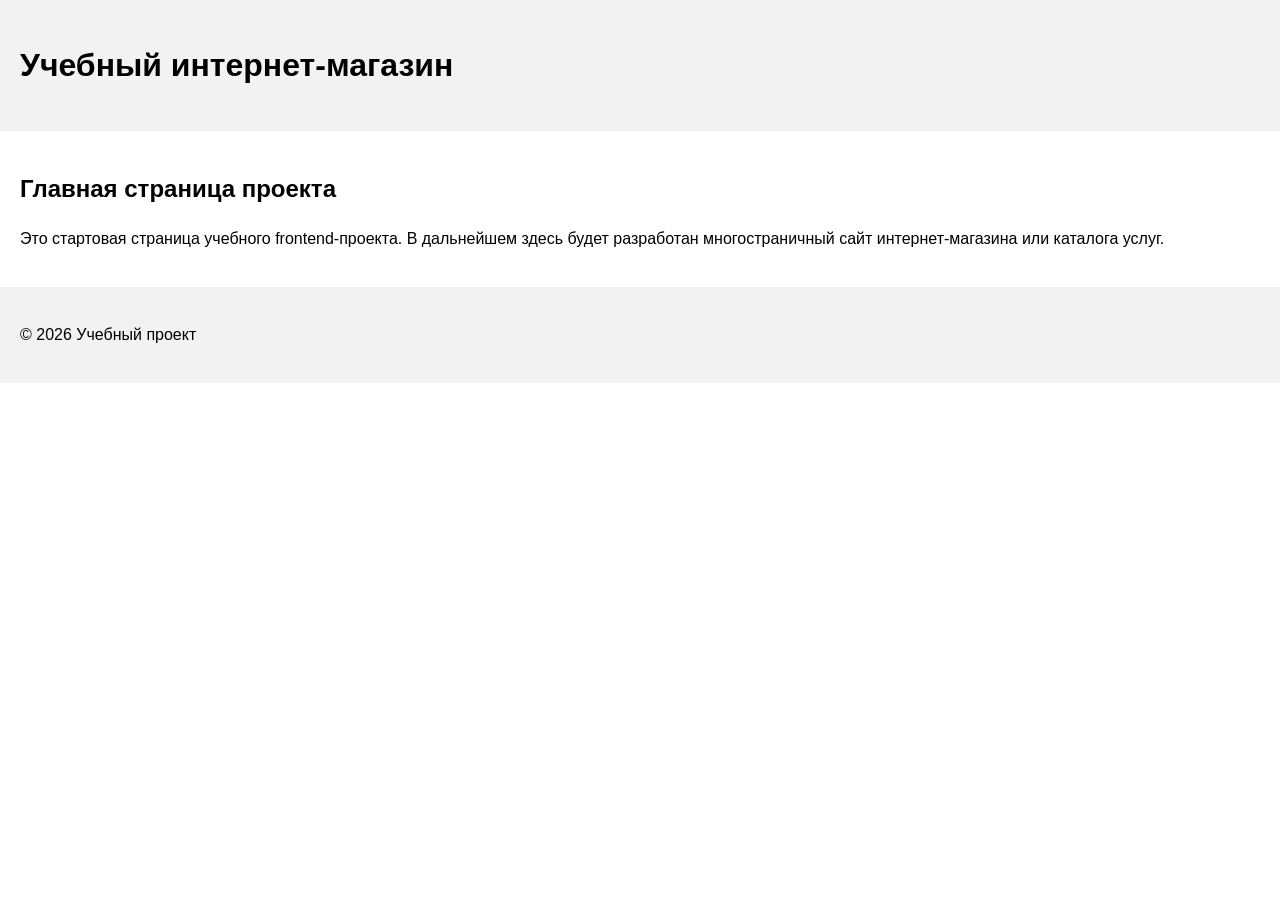
==== index.html @ b44bc646 "unsaved" ====
<!DOCTYPE html>
<html lang="ru">
<head>
  <meta charset="UTF-8">
  <meta name="viewport" content="width=device-width, initial-scale=1.0">
  <title>Каталог товаров</title>
  <link rel="stylesheet" href="css/style.css">
</head>
<body>
  <header>
    <h1>Учебный интернет-магазин</h1>
  </header>

  <main>
    <section>
      <h2>Главная страница проекта</h2>
      <p>
        Это стартовая страница учебного frontend-проекта.
        В дальнейшем здесь будет разработан многостраничный сайт
        интернет-магазина или каталога услуг.
      </p>
    </section>
  </main>

  <footer>
    <p>&copy; 2026 Учебный проект</p>
  </footer>
</body>
</html>
---- css/style.css ----
body {
  margin: 0;
  font-family: Arial, sans-serif;
  line-height: 1.5;
}

header,
main,
footer {
  padding: 20px;
}

header {
  background-color: #f2f2f2;
}

footer {
  background-color: #f2f2f2;
}
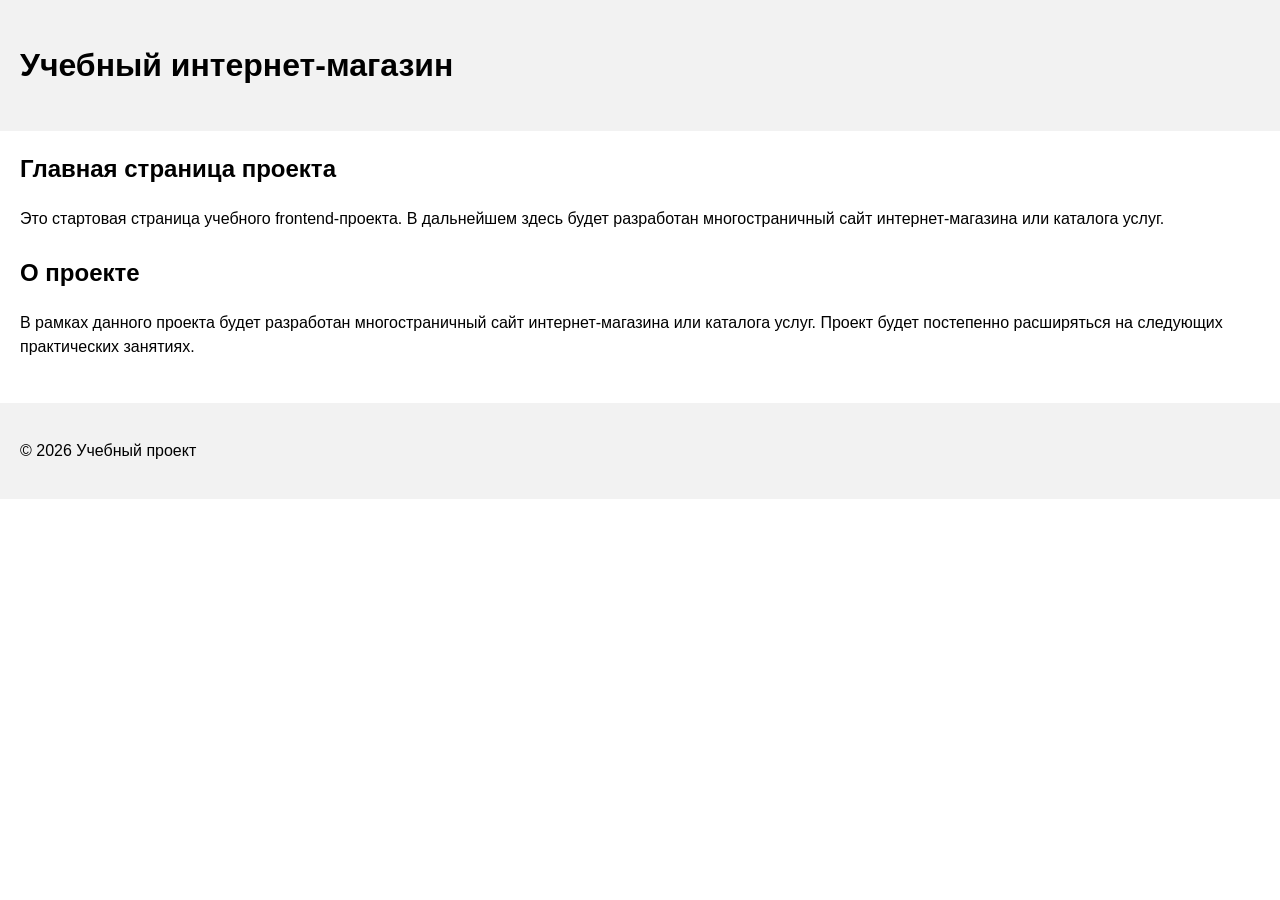
==== commit 5d176cd7: "feat: add project description section" ====
--- a/index.html
+++ b/index.html
@@ -20,6 +20,15 @@
         интернет-магазина или каталога услуг.
       </p>
     </section>
+    <section>
+  <h2>О проекте</h2>
+  <p>
+    В рамках данного проекта будет разработан многостраничный сайт
+    интернет-магазина или каталога услуг. Проект будет постепенно
+    расширяться на следующих практических занятиях.
+  </p>
+</section>
+
   </main>
 
   <footer>
--- a/css/style.css
+++ b/css/style.css
@@ -17,3 +17,10 @@
 footer {
   background-color: #f2f2f2;
 }
+section {
+  margin-bottom: 24px;
+}
+
+section h2 {
+  margin-top: 0;
+}
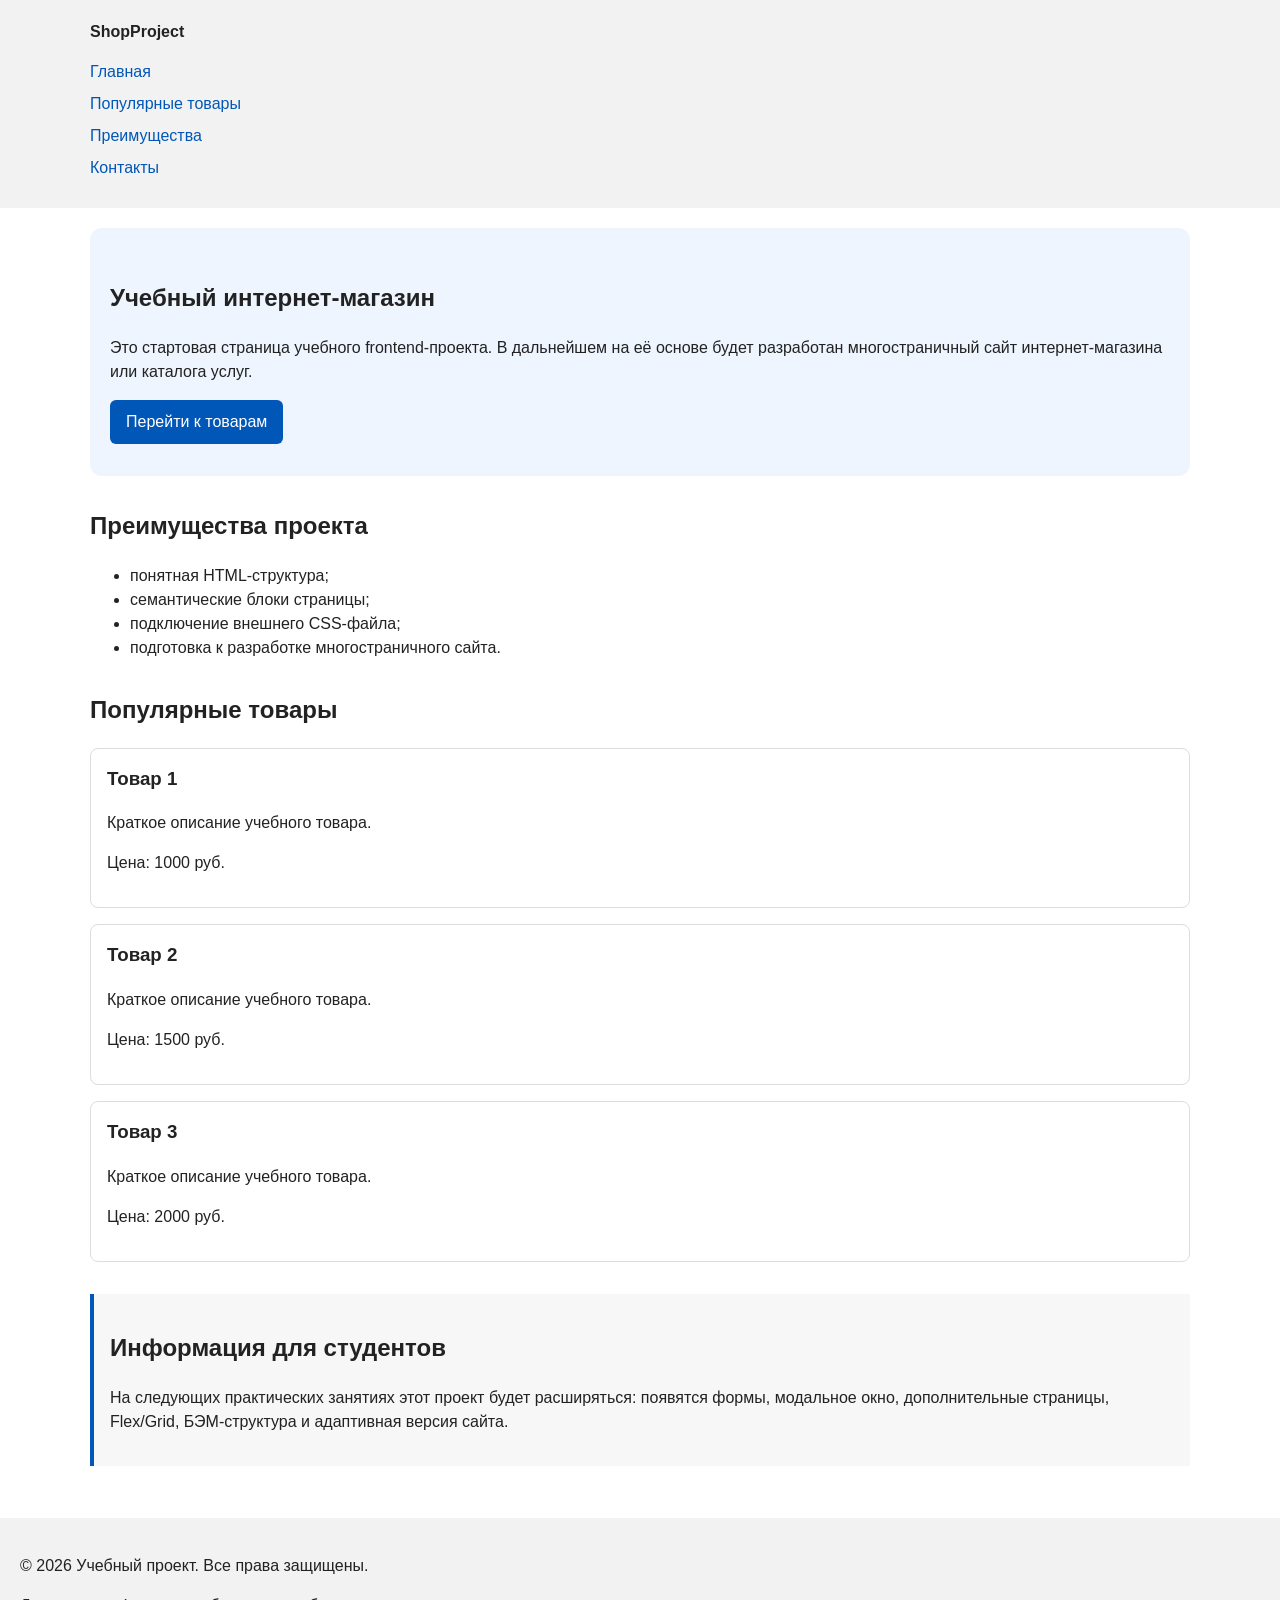
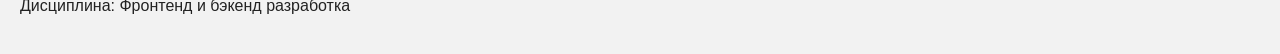
==== commit bc1e93cc: "feat: add semantic HTML structure and base CSS styles" ====
--- a/index.html
+++ b/index.html
@@ -3,36 +3,79 @@
 <head>
   <meta charset="UTF-8">
   <meta name="viewport" content="width=device-width, initial-scale=1.0">
-  <title>Каталог товаров</title>
+  <title>Учебный интернет-магазин</title>
   <link rel="stylesheet" href="css/style.css">
 </head>
 <body>
-  <header>
-    <h1>Учебный интернет-магазин</h1>
-  </header>
+    <header>
+  <div class="site-header">
+    <a class="site-logo" href="index.html">ShopProject</a>
 
-  <main>
-    <section>
-      <h2>Главная страница проекта</h2>
-      <p>
-        Это стартовая страница учебного frontend-проекта.
-        В дальнейшем здесь будет разработан многостраничный сайт
-        интернет-магазина или каталога услуг.
-      </p>
-    </section>
-    <section>
-  <h2>О проекте</h2>
+    <nav class="site-nav" aria-label="Основная навигация">
+      <ul class="site-nav__list">
+        <li><a href="index.html">Главная</a></li>
+        <li><a href="#popular">Популярные товары</a></li>
+        <li><a href="#advantages">Преимущества</a></li>
+        <li><a href="#contacts">Контакты</a></li>
+      </ul>
+    </nav>
+  </div>
+</header>
+<main>
+  <section class="hero">
+  <h1>Учебный интернет-магазин</h1>
   <p>
-    В рамках данного проекта будет разработан многостраничный сайт
-    интернет-магазина или каталога услуг. Проект будет постепенно
-    расширяться на следующих практических занятиях.
+    Это стартовая страница учебного frontend-проекта.
+    В дальнейшем на её основе будет разработан многостраничный сайт
+    интернет-магазина или каталога услуг.
   </p>
+  <a class="button" href="#popular">Перейти к товарам</a>
 </section>
+<section class="section" id="advantages">
+  <h2>Преимущества проекта</h2>
 
-  </main>
+  <ul class="advantages-list">
+    <li>понятная HTML-структура;</li>
+    <li>семантические блоки страницы;</li>
+    <li>подключение внешнего CSS-файла;</li>
+    <li>подготовка к разработке многостраничного сайта.</li>
+  </ul>
+</section>
+<section class="section" id="popular">
+  <h2>Популярные товары</h2>
 
-  <footer>
-    <p>&copy; 2026 Учебный проект</p>
-  </footer>
+  <article class="product-card">
+    <h3>Товар 1</h3>
+    <p>Краткое описание учебного товара.</p>
+    <p>Цена: 1000 руб.</p>
+  </article>
+
+  <article class="product-card">
+    <h3>Товар 2</h3>
+    <p>Краткое описание учебного товара.</p>
+    <p>Цена: 1500 руб.</p>
+  </article>
+
+  <article class="product-card">
+    <h3>Товар 3</h3>
+    <p>Краткое описание учебного товара.</p>
+    <p>Цена: 2000 руб.</p>
+  </article>
+</section>
+<aside class="aside-info">
+  <h2>Информация для студентов</h2>
+  <p>
+    На следующих практических занятиях этот проект будет расширяться:
+    появятся формы, модальное окно, дополнительные страницы, Flex/Grid,
+    БЭМ-структура и адаптивная версия сайта.
+  </p>
+</aside>
+
+</main>
+<footer id="contacts">
+  <p>&copy; 2026 Учебный проект. Все права защищены.</p>
+  <p>Дисциплина: Фронтенд и бэкенд разработка</p>
+</footer>
+
 </body>
 </html>
--- a/css/style.css
+++ b/css/style.css
@@ -23,4 +23,171 @@
 
 section h2 {
   margin-top: 0;
-}+}
+/* 
+  Универсальное правило для всех элементов.
+  border-box делает расчёт размеров более понятным:
+  width включает content, padding и border.
+*/
+* {
+  box-sizing: border-box;
+}
+
+/*
+  Убираем стандартный внешний отступ браузера у body.
+  Без этого вокруг страницы может появиться белая рамка.
+*/
+body {
+  margin: 0;
+  font-family: Arial, sans-serif;
+  line-height: 1.5;
+  color: #222222;
+  background-color: #ffffff;
+}
+/*
+  Задаём внутренние отступы для основных областей страницы.
+  Это делает содержимое визуально отделённым от краёв окна браузера.
+*/
+header,
+main,
+footer {
+  padding: 20px;
+}
+
+/*
+  Оформляем шапку страницы.
+  Пока используется простой светло-серый фон.
+*/
+header {
+  background-color: #f2f2f2;
+}
+
+/*
+  Оформляем подвал страницы тем же фоном,
+  чтобы визуально отделить его от основного содержимого.
+*/
+footer {
+  background-color: #f2f2f2;
+}
+/*
+  Ограничиваем ширину содержимого шапки,
+  чтобы оно не растягивалось слишком сильно на широких экранах.
+*/
+.site-header {
+  max-width: 1100px;
+  margin: 0 auto;
+}
+
+/*
+  Оформляем текстовый логотип.
+*/
+.site-logo {
+  font-weight: bold;
+  text-decoration: none;
+  color: #222222;
+}
+
+/*
+  Убираем стандартные отступы и маркеры списка навигации.
+*/
+.site-nav__list {
+  padding: 0;
+  margin: 16px 0 0;
+  list-style: none;
+}
+
+/*
+  Добавляем расстояние между пунктами меню.
+*/
+.site-nav__list li {
+  margin-bottom: 8px;
+}
+
+/*
+  Оформляем ссылки меню.
+*/
+.site-nav__list a {
+  color: #0057b8;
+  text-decoration: none;
+}
+
+/*
+  При наведении мыши подчёркиваем ссылку.
+  Подробно состояния интерфейса будут рассмотрены в практической работе 1.7.
+*/
+.site-nav__list a:hover {
+  text-decoration: underline;
+}
+/*
+  Hero-блок — первый крупный блок страницы.
+  Он визуально отделяется от остальных разделов фоном и отступами.
+*/
+.hero {
+  max-width: 1100px;
+  margin: 0 auto 32px;
+  padding: 32px 20px;
+  background-color: #eef5ff;
+  border-radius: 12px;
+}
+
+/*
+  Общий класс для разделов страницы.
+*/
+.section {
+  max-width: 1100px;
+  margin: 0 auto 32px;
+}
+
+/*
+  Убираем лишний верхний отступ у заголовков разделов.
+*/
+.section h2 {
+  margin-top: 0;
+}
+/*
+  Карточка товара — самостоятельный блок.
+  На следующих занятиях карточки будут доработаны и выстроены в сетку.
+*/
+.product-card {
+  margin-bottom: 16px;
+  padding: 16px;
+  border: 1px solid #dddddd;
+  border-radius: 8px;
+  background-color: #ffffff;
+}
+
+/*
+  Убираем лишний верхний отступ у заголовка карточки.
+*/
+.product-card h3 {
+  margin-top: 0;
+}
+/*
+  Пока это обычная ссылка, но визуально она оформляется как кнопка.
+*/
+.button {
+  display: inline-block;
+  padding: 10px 16px;
+  color: #ffffff;
+  background-color: #0057b8;
+  text-decoration: none;
+  border-radius: 6px;
+}
+
+/*
+  Простое состояние наведения для кнопки.
+*/
+.button:hover {
+  background-color: #003f86;
+}
+
+/*
+  Дополнительный информационный блок.
+*/
+.aside-info {
+  max-width: 1100px;
+  margin: 0 auto 32px;
+  padding: 16px;
+  border-left: 4px solid #0057b8;
+  background-color: #f7f7f7;
+}
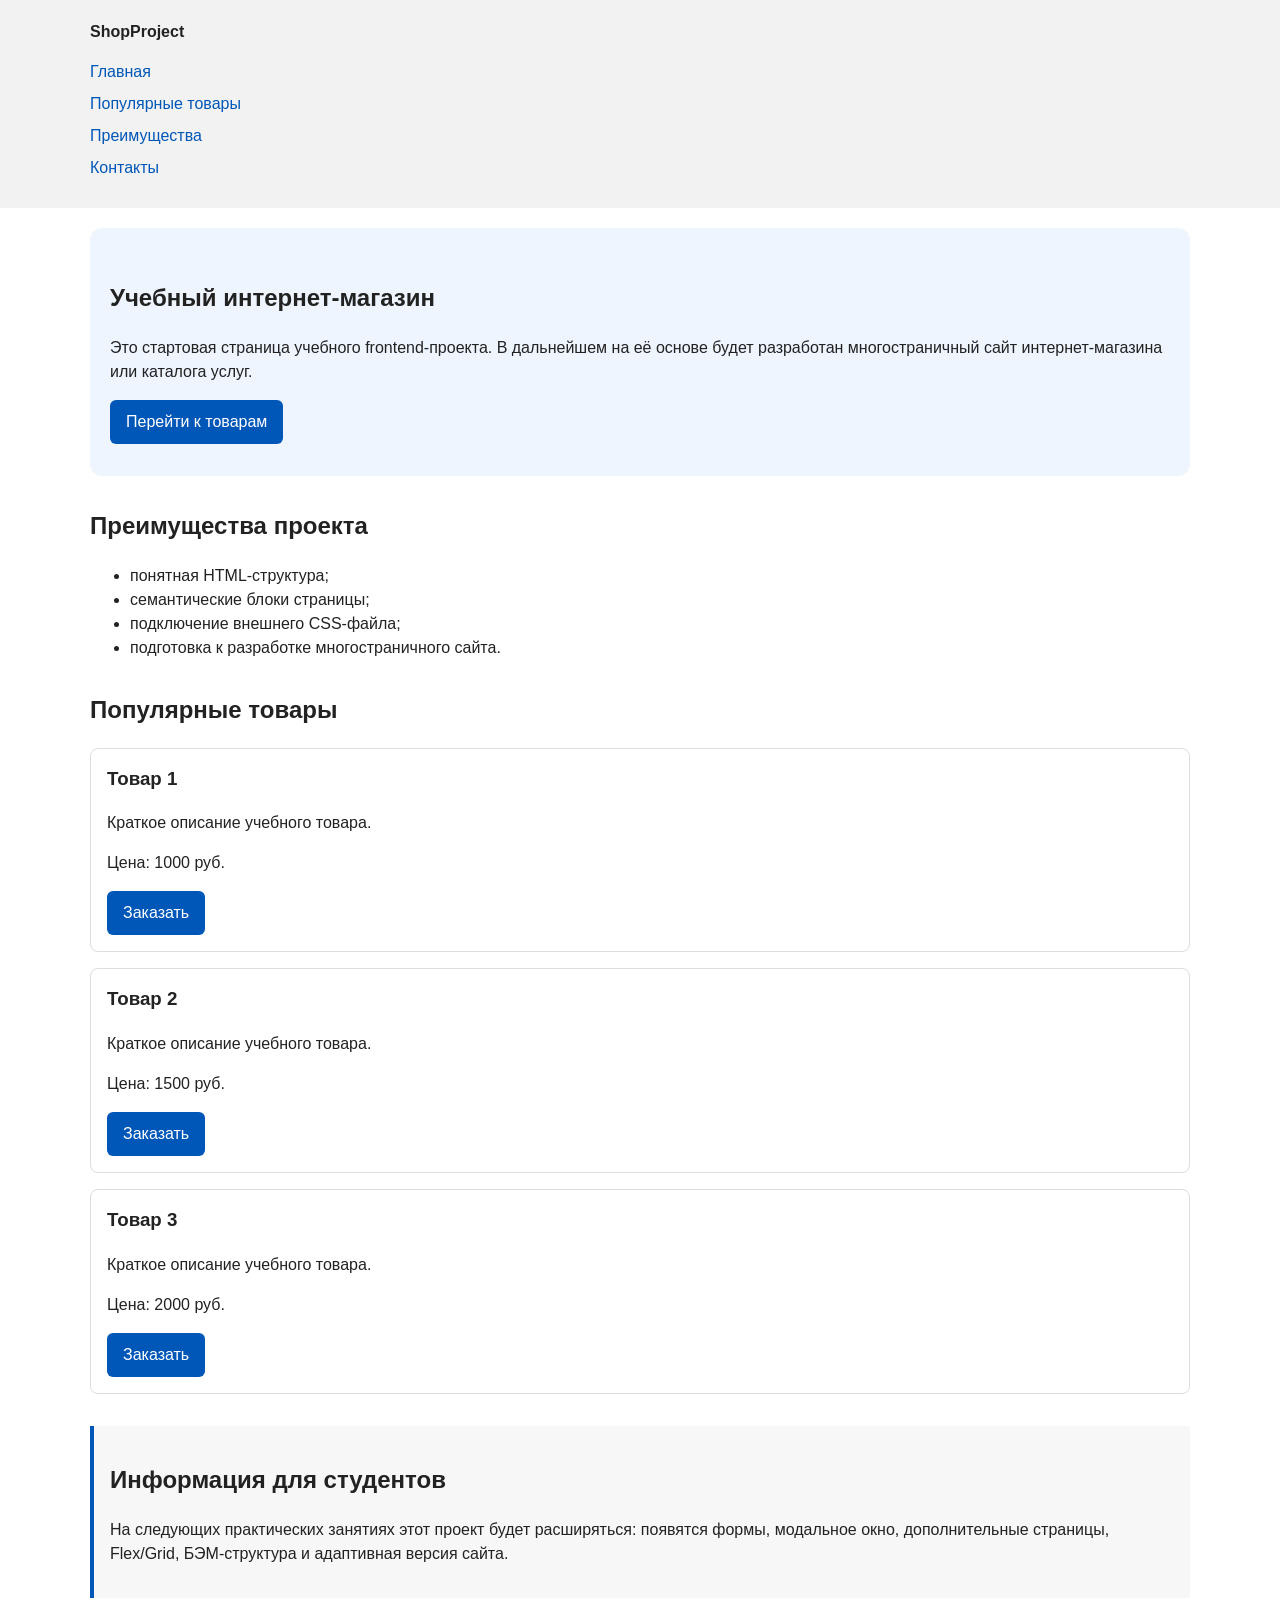
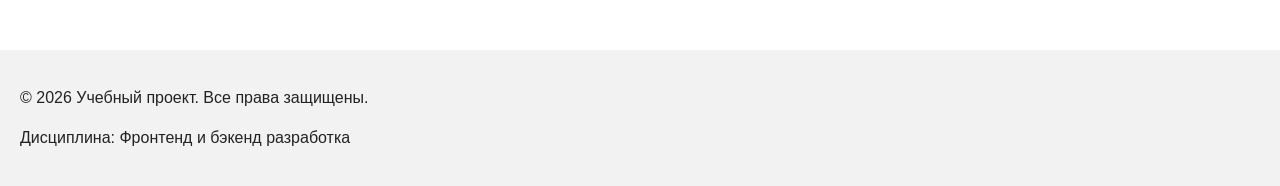
==== commit 98435b61: "feat: add order form modal and validation" ====
--- a/index.html
+++ b/index.html
@@ -5,6 +5,7 @@
   <meta name="viewport" content="width=device-width, initial-scale=1.0">
   <title>Учебный интернет-магазин</title>
   <link rel="stylesheet" href="css/style.css">
+  <script src="js/main.js" defer></script>
 </head>
 <body>
     <header>
@@ -48,18 +49,27 @@
     <h3>Товар 1</h3>
     <p>Краткое описание учебного товара.</p>
     <p>Цена: 1000 руб.</p>
+    <button class="button product-card__button" type="button" data-product="Товар 1">
+      Заказать
+    </button>
   </article>
 
   <article class="product-card">
     <h3>Товар 2</h3>
     <p>Краткое описание учебного товара.</p>
     <p>Цена: 1500 руб.</p>
+    <button class="button product-card__button" type="button" data-product="Товар 2">
+      Заказать
+    </button>
   </article>
 
   <article class="product-card">
     <h3>Товар 3</h3>
     <p>Краткое описание учебного товара.</p>
     <p>Цена: 2000 руб.</p>
+    <button class="button product-card__button" type="button" data-product="Товар 3">
+      Заказать
+    </button>
   </article>
 </section>
 <aside class="aside-info">
@@ -77,5 +87,102 @@
   <p>Дисциплина: Фронтенд и бэкенд разработка</p>
 </footer>
 
+<dialog class="order-dialog" id="order-dialog" aria-labelledby="order-dialog-title">
+  <h2 id="order-dialog-title">Оформление заявки</h2>
+
+  <form class="order-form" id="order-form" action="#" method="post" novalidate>
+    <input id="selected-product" name="selected-product" type="hidden">
+
+    <div class="form-field">
+      <label for="order-name">Имя</label>
+      <input
+        id="order-name"
+        name="name"
+        type="text"
+        placeholder="Введите ваше имя"
+        minlength="2"
+        autocomplete="given-name"
+        required
+      >
+    </div>
+
+    <div class="form-field">
+      <label for="order-email">E-mail</label>
+      <input
+        id="order-email"
+        name="email"
+        type="email"
+        placeholder="example@mail.ru"
+        autocomplete="email"
+        required
+      >
+    </div>
+
+    <div class="form-field">
+      <label for="order-phone">Телефон</label>
+      <input
+        id="order-phone"
+        name="phone"
+        type="tel"
+        inputmode="tel"
+        placeholder="+7 (900) 000-00-00"
+        pattern="^\+7 \(\d{3}\) \d{3}-\d{2}-\d{2}$"
+        required
+      >
+      <small>Формат: +7 (900) 000-00-00</small>
+    </div>
+
+    <div class="form-field">
+      <label for="order-date">Дата связи</label>
+      <input
+        id="order-date"
+        name="date"
+        type="date"
+      >
+    </div>
+
+    <div class="form-field">
+      <label for="order-topic">Тема заявки</label>
+      <select id="order-topic" name="topic" required>
+        <option value="">Выберите тему</option>
+        <option value="product">Заказ товара</option>
+        <option value="consultation">Консультация</option>
+        <option value="delivery">Доставка</option>
+      </select>
+    </div>
+
+    <div class="form-field">
+      <label for="order-comment">Комментарий</label>
+      <textarea
+        id="order-comment"
+        name="comment"
+        rows="4"
+        placeholder="Укажите дополнительную информацию"
+      ></textarea>
+    </div>
+
+    <div class="form-field form-field--checkbox">
+      <label>
+        <input
+          id="order-agreement"
+          name="agreement"
+          type="checkbox"
+          required
+        >
+        Я согласен на обработку данных
+      </label>
+    </div>
+
+    <div class="form-actions">
+      <button type="button" id="close-order-dialog">Закрыть</button>
+      <button type="submit">Отправить заявку</button>
+    </div>
+  </form>
+</dialog>
+
+<p class="success-message" id="success-message" hidden>
+  Форма успешно отправлена!
+</p>
+
 </body>
 </html>
--- a/css/style.css
+++ b/css/style.css
@@ -191,3 +191,115 @@
   border-left: 4px solid #0057b8;
   background-color: #f7f7f7;
 }
+
+/*
+  Кнопка «Заказать» в карточке товара.
+  Для элемента button убираем стандартную рамку браузера.
+*/
+.product-card__button {
+  border: none;
+  font: inherit;
+  cursor: pointer;
+}
+
+/*
+  Модальное окно.
+  Элемент dialog сам умеет открываться поверх страницы.
+*/
+.order-dialog {
+  width: min(100% - 32px, 560px);
+  padding: 24px;
+  border: none;
+  border-radius: 12px;
+}
+
+/*
+  Затемнение фона за модальным окном.
+*/
+.order-dialog::backdrop {
+  background-color: rgba(0, 0, 0, 0.5);
+}
+
+/*
+  Поле формы.
+  Каждый блок получает нижний отступ.
+*/
+.form-field {
+  margin-bottom: 16px;
+}
+
+/*
+  Подпись поля.
+*/
+.form-field label {
+  display: block;
+  margin-bottom: 6px;
+}
+
+/*
+  Основные поля формы.
+*/
+.form-field input,
+.form-field select,
+.form-field textarea {
+  width: 100%;
+  padding: 10px 12px;
+  border: 1px solid #cccccc;
+  border-radius: 6px;
+  font: inherit;
+}
+
+/*
+  Checkbox не должен занимать всю ширину.
+*/
+.form-field input[type="checkbox"] {
+  width: auto;
+}
+
+/*
+  Подсказка под полем телефона.
+*/
+.form-field small {
+  display: block;
+  margin-top: 4px;
+  color: #666666;
+}
+
+/*
+  Видимый фокус для клавиатурной навигации.
+*/
+.form-field input:focus-visible,
+.form-field select:focus-visible,
+.form-field textarea:focus-visible,
+.form-actions button:focus-visible {
+  outline: 2px solid #0057b8;
+  outline-offset: 2px;
+}
+
+/*
+  Подсветка ошибочных полей.
+  Атрибут aria-invalid будет добавляться через JavaScript.
+*/
+[aria-invalid="true"] {
+  border-color: #b00020;
+}
+
+/*
+  Кнопки формы.
+*/
+.form-actions {
+  display: flex;
+  gap: 12px;
+  margin-top: 20px;
+}
+
+/*
+  Сообщение об успешной отправке.
+*/
+.success-message {
+  max-width: 1100px;
+  margin: 24px auto;
+  padding: 16px;
+  border-left: 4px solid #168a2f;
+  background-color: #eefaf0;
+}
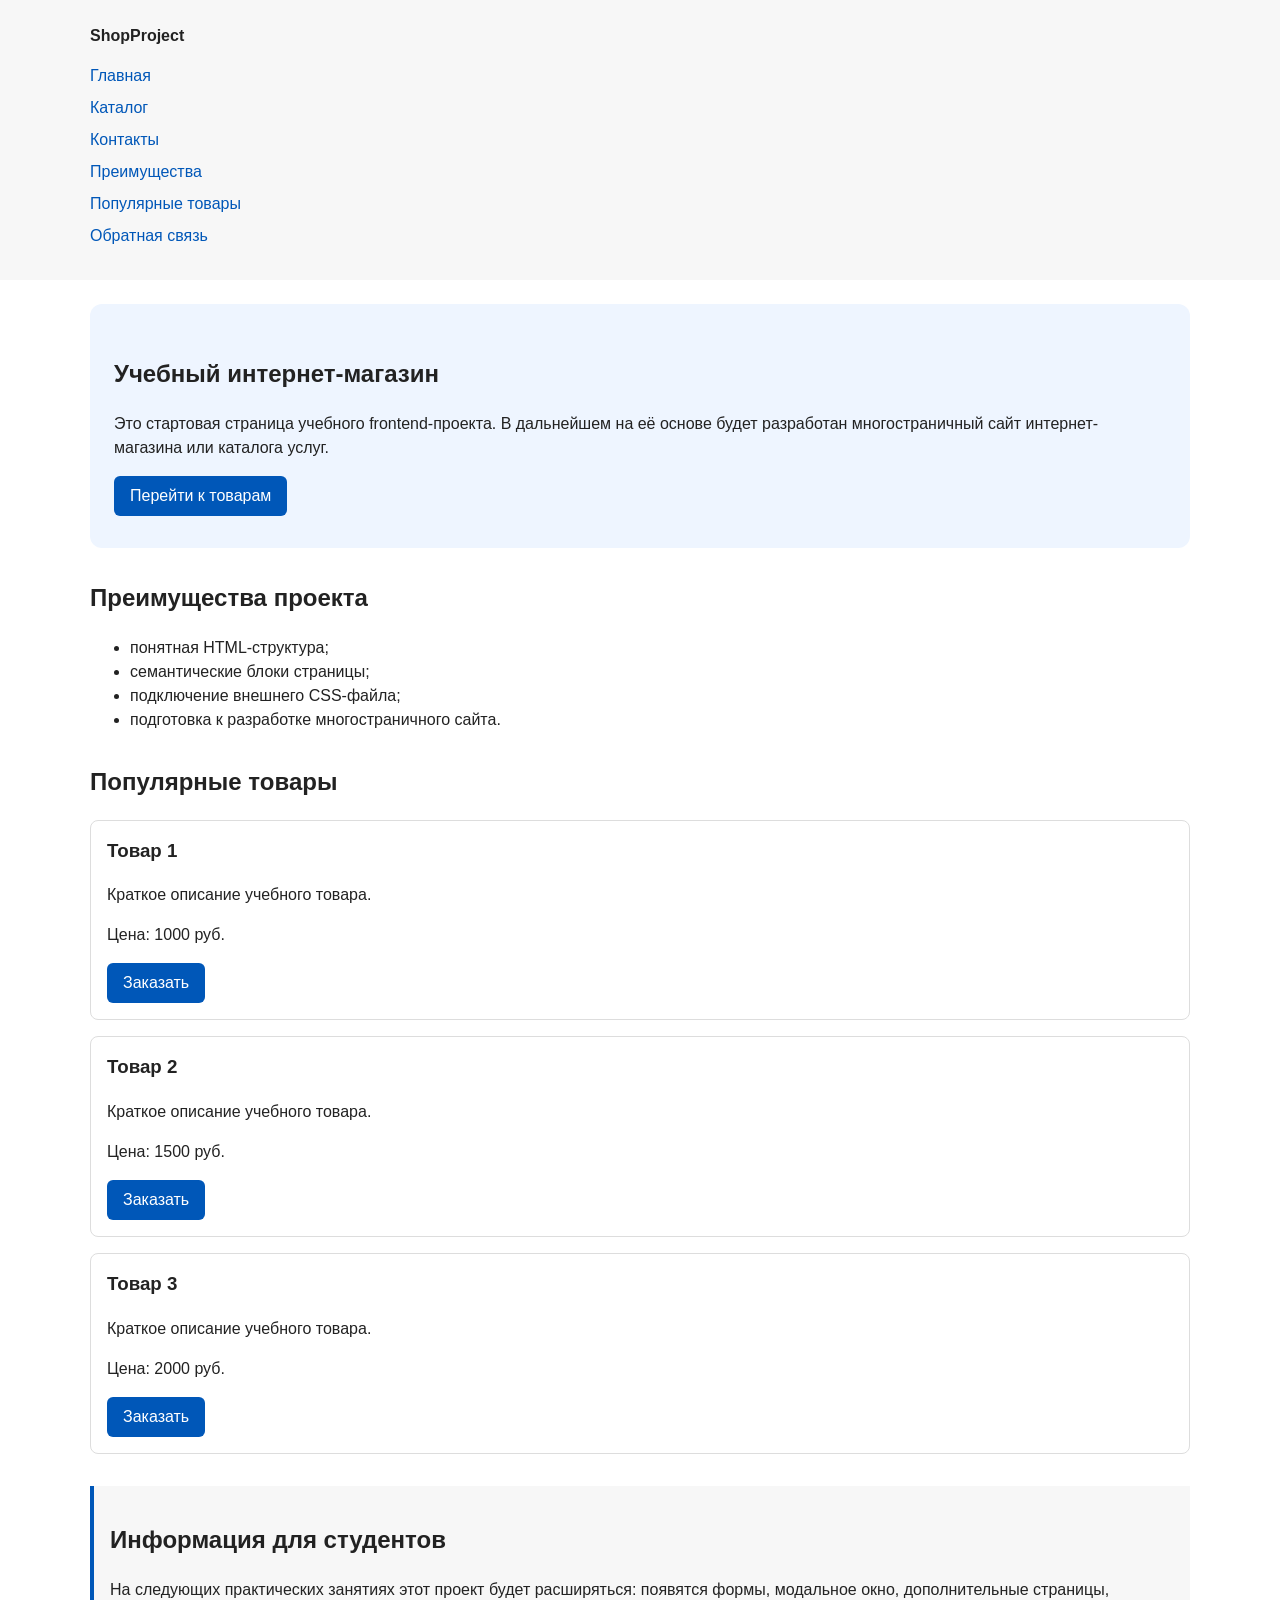
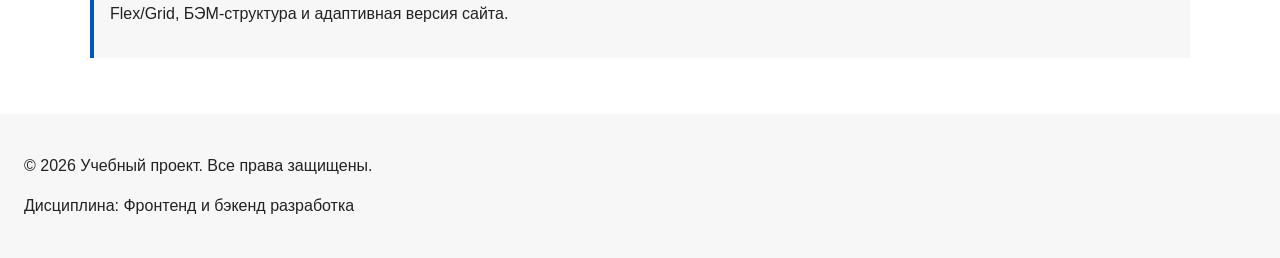
==== commit e2f4e384: "feat: add multi-page structure navigation and anchors Co-Authored-By: Claude Opus 5.5 <noreply@anthr" ====
--- a/index.html
+++ b/index.html
@@ -3,7 +3,8 @@
 <head>
   <meta charset="UTF-8">
   <meta name="viewport" content="width=device-width, initial-scale=1.0">
-  <title>Учебный интернет-магазин</title>
+  <meta name="description" content="Главная страница учебного интернет-магазина: преимущества, популярные товары и форма заявки.">
+  <title>Главная — Учебный интернет-магазин</title>
   <link rel="stylesheet" href="css/style.css">
   <script src="js/main.js" defer></script>
 </head>
@@ -15,9 +16,11 @@
     <nav class="site-nav" aria-label="Основная навигация">
       <ul class="site-nav__list">
         <li><a href="index.html">Главная</a></li>
-        <li><a href="#popular">Популярные товары</a></li>
-        <li><a href="#advantages">Преимущества</a></li>
-        <li><a href="#contacts">Контакты</a></li>
+        <li><a href="catalog.html">Каталог</a></li>
+        <li><a href="contacts.html">Контакты</a></li>
+        <li><a href="index.html#advantages">Преимущества</a></li>
+        <li><a href="index.html#popular">Популярные товары</a></li>
+        <li><a href="index.html#contacts">Обратная связь</a></li>
       </ul>
     </nav>
   </div>
--- a/css/style.css
+++ b/css/style.css
@@ -1,305 +1,336 @@
+/* ===============================
+   1. Переменные проекта
+   =============================== */
+
+:root {
+  /* Основные цвета проекта */
+  --color-bg: #ffffff;
+  --color-text: #222222;
+  --color-muted: #666666;
+  --color-primary: #0057b8;
+  --color-primary-dark: #003f86;
+  --color-border: #dddddd;
+  --color-surface: #f7f7f7;
+  --color-surface-accent: #eef5ff;
+  --color-danger: #b00020;
+  --color-success: #168a2f;
+  --color-success-bg: #eefaf0;
+  --color-white: #ffffff;
+
+  /* Отступы */
+  --space-xs: 4px;
+  --space-sm: 8px;
+  --space-md: 16px;
+  --space-lg: 24px;
+  --space-xl: 32px;
+
+  /* Скругления */
+  --radius-sm: 6px;
+  --radius-md: 8px;
+  --radius-lg: 12px;
+
+  /* Размеры */
+  --container-width: 1100px;
+}
+
+/* ===============================
+   2. Базовые стили
+   =============================== */
+
+* {
+  box-sizing: border-box;
+}
+
+html {
+  scroll-behavior: smooth;
+}
+
 body {
   margin: 0;
   font-family: Arial, sans-serif;
   line-height: 1.5;
+  color: var(--color-text);
+  background-color: var(--color-bg);
 }
 
 header,
 main,
 footer {
-  padding: 20px;
+  padding: var(--space-lg);
 }
 
 header {
-  background-color: #f2f2f2;
+  background-color: var(--color-surface);
 }
 
 footer {
-  background-color: #f2f2f2;
-}
-section {
-  margin-bottom: 24px;
+  background-color: var(--color-surface);
 }
 
 section h2 {
   margin-top: 0;
 }
-/* 
-  Универсальное правило для всех элементов.
-  border-box делает расчёт размеров более понятным:
-  width включает content, padding и border.
-*/
-* {
-  box-sizing: border-box;
-}
-
-/*
-  Убираем стандартный внешний отступ браузера у body.
-  Без этого вокруг страницы может появиться белая рамка.
-*/
-body {
-  margin: 0;
-  font-family: Arial, sans-serif;
-  line-height: 1.5;
-  color: #222222;
-  background-color: #ffffff;
-}
-/*
-  Задаём внутренние отступы для основных областей страницы.
-  Это делает содержимое визуально отделённым от краёв окна браузера.
-*/
-header,
-main,
-footer {
-  padding: 20px;
-}
-
-/*
-  Оформляем шапку страницы.
-  Пока используется простой светло-серый фон.
-*/
-header {
-  background-color: #f2f2f2;
-}
-
-/*
-  Оформляем подвал страницы тем же фоном,
-  чтобы визуально отделить его от основного содержимого.
-*/
-footer {
-  background-color: #f2f2f2;
-}
-/*
-  Ограничиваем ширину содержимого шапки,
-  чтобы оно не растягивалось слишком сильно на широких экранах.
-*/
+
+/* ===============================
+   3. Общие элементы интерфейса
+   =============================== */
+
+a {
+  color: var(--color-primary);
+}
+
+a:hover {
+  color: var(--color-primary-dark);
+}
+
+a:focus-visible {
+  outline: 2px solid var(--color-primary);
+  outline-offset: 3px;
+}
+
+.button {
+  display: inline-block;
+  padding: var(--space-sm) var(--space-md);
+  color: var(--color-white);
+  background-color: var(--color-primary);
+  text-decoration: none;
+  border: none;
+  border-radius: var(--radius-sm);
+  font: inherit;
+  cursor: pointer;
+}
+
+.button:hover {
+  color: var(--color-white);
+  background-color: var(--color-primary-dark);
+}
+
+.button:focus-visible {
+  outline: 2px solid var(--color-primary);
+  outline-offset: 3px;
+}
+
+.button:disabled {
+  opacity: 0.6;
+  cursor: not-allowed;
+}
+
+/* ===============================
+   4. Компоненты страницы
+   =============================== */
+
+/* Шапка и навигация */
+
 .site-header {
-  max-width: 1100px;
+  max-width: var(--container-width);
   margin: 0 auto;
 }
 
-/*
-  Оформляем текстовый логотип.
-*/
 .site-logo {
   font-weight: bold;
   text-decoration: none;
-  color: #222222;
-}
-
-/*
-  Убираем стандартные отступы и маркеры списка навигации.
-*/
+  color: var(--color-text);
+}
+
 .site-nav__list {
   padding: 0;
-  margin: 16px 0 0;
+  margin: var(--space-md) 0 0;
   list-style: none;
 }
 
-/*
-  Добавляем расстояние между пунктами меню.
-*/
 .site-nav__list li {
-  margin-bottom: 8px;
-}
-
-/*
-  Оформляем ссылки меню.
-*/
+  margin-bottom: var(--space-sm);
+}
+
 .site-nav__list a {
-  color: #0057b8;
+  color: var(--color-primary);
   text-decoration: none;
 }
 
-/*
-  При наведении мыши подчёркиваем ссылку.
-  Подробно состояния интерфейса будут рассмотрены в практической работе 1.7.
-*/
 .site-nav__list a:hover {
+  color: var(--color-primary-dark);
   text-decoration: underline;
 }
-/*
-  Hero-блок — первый крупный блок страницы.
-  Он визуально отделяется от остальных разделов фоном и отступами.
-*/
+
+/* Хлебные крошки */
+
+.breadcrumbs {
+  max-width: var(--container-width);
+  margin: 0 auto var(--space-md);
+  font-size: 14px;
+  color: var(--color-muted);
+}
+
+.breadcrumbs a {
+  color: var(--color-primary);
+}
+
+.breadcrumbs span::before {
+  content: " / ";
+  color: var(--color-muted);
+}
+
+/* Подсветка раздела, к которому выполнен переход по якорю */
+
+:target {
+  outline: 2px dashed var(--color-primary);
+  outline-offset: 4px;
+}
+
+/* Первый экран и разделы */
+
 .hero {
-  max-width: 1100px;
-  margin: 0 auto 32px;
-  padding: 32px 20px;
-  background-color: #eef5ff;
-  border-radius: 12px;
-}
-
-/*
-  Общий класс для разделов страницы.
-*/
+  max-width: var(--container-width);
+  margin: 0 auto var(--space-xl);
+  padding: var(--space-xl) var(--space-lg);
+  background-color: var(--color-surface-accent);
+  border-radius: var(--radius-lg);
+}
+
 .section {
-  max-width: 1100px;
-  margin: 0 auto 32px;
-}
-
-/*
-  Убираем лишний верхний отступ у заголовков разделов.
-*/
+  max-width: var(--container-width);
+  margin: 0 auto var(--space-xl);
+}
+
 .section h2 {
   margin-top: 0;
 }
-/*
-  Карточка товара — самостоятельный блок.
-  На следующих занятиях карточки будут доработаны и выстроены в сетку.
-*/
+
+/* Карточки товаров */
+
 .product-card {
-  margin-bottom: 16px;
-  padding: 16px;
-  border: 1px solid #dddddd;
-  border-radius: 8px;
-  background-color: #ffffff;
-}
-
-/*
-  Убираем лишний верхний отступ у заголовка карточки.
-*/
+  margin-bottom: var(--space-md);
+  padding: var(--space-md);
+  border: 1px solid var(--color-border);
+  border-radius: var(--radius-md);
+  background-color: var(--color-bg);
+}
+
+.product-card:hover {
+  border-color: var(--color-primary);
+}
+
 .product-card h3 {
   margin-top: 0;
 }
-/*
-  Пока это обычная ссылка, но визуально она оформляется как кнопка.
-*/
-.button {
-  display: inline-block;
-  padding: 10px 16px;
-  color: #ffffff;
-  background-color: #0057b8;
-  text-decoration: none;
-  border-radius: 6px;
-}
-
-/*
-  Простое состояние наведения для кнопки.
-*/
-.button:hover {
-  background-color: #003f86;
-}
-
-/*
-  Дополнительный информационный блок.
-*/
+
+/* Дополнительный блок */
+
 .aside-info {
-  max-width: 1100px;
-  margin: 0 auto 32px;
-  padding: 16px;
-  border-left: 4px solid #0057b8;
-  background-color: #f7f7f7;
-}
-
-/*
-  Кнопка «Заказать» в карточке товара.
-  Для элемента button убираем стандартную рамку браузера.
-*/
-.product-card__button {
-  border: none;
-  font: inherit;
-  cursor: pointer;
-}
-
-/*
-  Модальное окно.
-  Элемент dialog сам умеет открываться поверх страницы.
-*/
+  max-width: var(--container-width);
+  margin: 0 auto var(--space-xl);
+  padding: var(--space-md);
+  border-left: 4px solid var(--color-primary);
+  background-color: var(--color-surface);
+}
+
+/* ===============================
+   5. Форма и модальное окно
+   =============================== */
+
 .order-dialog {
   width: min(100% - 32px, 560px);
-  padding: 24px;
+  padding: var(--space-lg);
   border: none;
-  border-radius: 12px;
-}
-
-/*
-  Затемнение фона за модальным окном.
-*/
+  border-radius: var(--radius-lg);
+}
+
 .order-dialog::backdrop {
   background-color: rgba(0, 0, 0, 0.5);
 }
 
-/*
-  Поле формы.
-  Каждый блок получает нижний отступ.
-*/
 .form-field {
-  margin-bottom: 16px;
-}
-
-/*
-  Подпись поля.
-*/
+  margin-bottom: var(--space-md);
+}
+
 .form-field label {
   display: block;
-  margin-bottom: 6px;
-}
-
-/*
-  Основные поля формы.
-*/
+  margin-bottom: var(--space-xs);
+}
+
 .form-field input,
 .form-field select,
 .form-field textarea {
   width: 100%;
   padding: 10px 12px;
-  border: 1px solid #cccccc;
-  border-radius: 6px;
+  border: 1px solid var(--color-border);
+  border-radius: var(--radius-sm);
   font: inherit;
 }
 
-/*
-  Checkbox не должен занимать всю ширину.
-*/
 .form-field input[type="checkbox"] {
   width: auto;
 }
 
-/*
-  Подсказка под полем телефона.
-*/
 .form-field small {
   display: block;
-  margin-top: 4px;
-  color: #666666;
-}
-
-/*
-  Видимый фокус для клавиатурной навигации.
-*/
+  margin-top: var(--space-xs);
+  color: var(--color-muted);
+}
+
+/* Состояния полей формы */
+
+.form-field input:hover,
+.form-field select:hover,
+.form-field textarea:hover {
+  border-color: var(--color-primary);
+}
+
 .form-field input:focus-visible,
 .form-field select:focus-visible,
 .form-field textarea:focus-visible,
 .form-actions button:focus-visible {
-  outline: 2px solid #0057b8;
-  outline-offset: 2px;
-}
-
-/*
-  Подсветка ошибочных полей.
-  Атрибут aria-invalid будет добавляться через JavaScript.
-*/
+  outline: 2px solid var(--color-primary);
+  outline-offset: 3px;
+}
+
 [aria-invalid="true"] {
-  border-color: #b00020;
-}
-
-/*
-  Кнопки формы.
-*/
+  border-color: var(--color-danger);
+}
+
+/* Кнопки формы */
+
 .form-actions {
   display: flex;
-  gap: 12px;
-  margin-top: 20px;
-}
-
-/*
-  Сообщение об успешной отправке.
-*/
+  gap: var(--space-md);
+  margin-top: var(--space-lg);
+}
+
+.form-actions button {
+  padding: var(--space-sm) var(--space-md);
+  color: var(--color-primary);
+  background-color: var(--color-bg);
+  border: 1px solid var(--color-primary);
+  border-radius: var(--radius-sm);
+  font: inherit;
+  cursor: pointer;
+}
+
+.form-actions button:hover {
+  color: var(--color-white);
+  background-color: var(--color-primary);
+}
+
+.form-actions button[type="submit"] {
+  color: var(--color-white);
+  background-color: var(--color-primary);
+}
+
+.form-actions button[type="submit"]:hover {
+  background-color: var(--color-primary-dark);
+}
+
+.form-actions button:disabled {
+  opacity: 0.6;
+  cursor: not-allowed;
+}
+
+/* Сообщение об успешной отправке */
+
 .success-message {
-  max-width: 1100px;
-  margin: 24px auto;
-  padding: 16px;
-  border-left: 4px solid #168a2f;
-  background-color: #eefaf0;
-}
+  max-width: var(--container-width);
+  margin: var(--space-lg) auto;
+  padding: var(--space-md);
+  border-left: 4px solid var(--color-success);
+  background-color: var(--color-success-bg);
+}
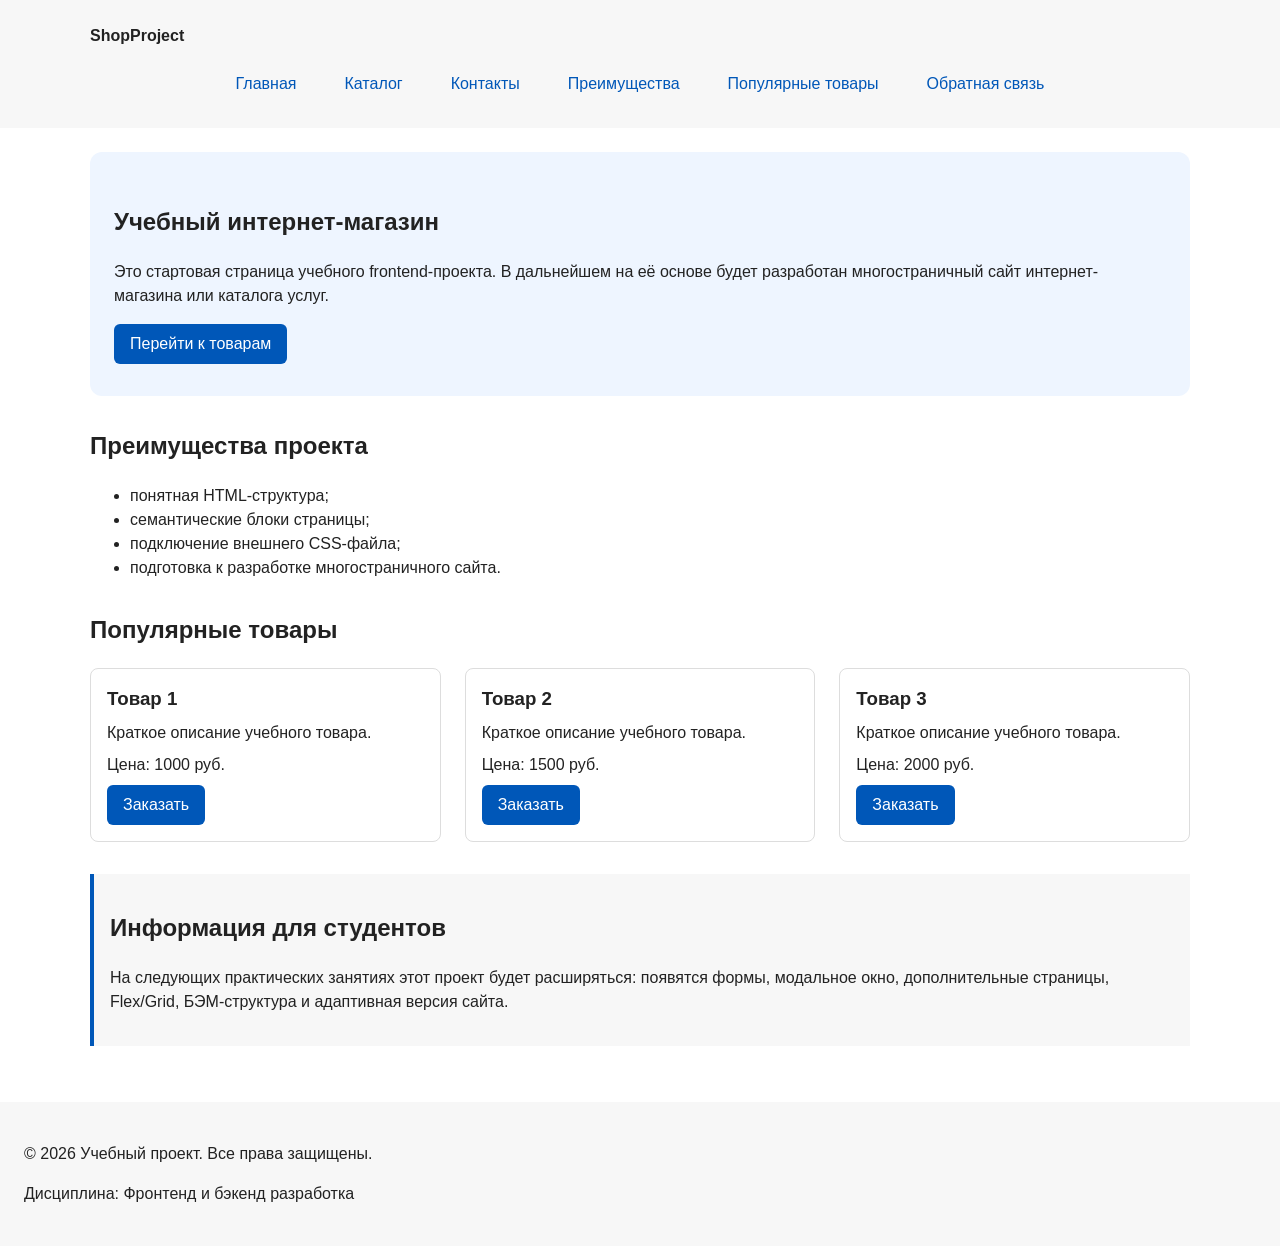
==== commit eed2719e: "feat: add flex navigation and grid catalog layout Co-Authored-By: Claude Opus 5.5 <noreply@anthropic" ====
--- a/index.html
+++ b/index.html
@@ -48,32 +48,34 @@
 <section class="section" id="popular">
   <h2>Популярные товары</h2>
 
-  <article class="product-card">
-    <h3>Товар 1</h3>
-    <p>Краткое описание учебного товара.</p>
-    <p>Цена: 1000 руб.</p>
-    <button class="button product-card__button" type="button" data-product="Товар 1">
-      Заказать
-    </button>
-  </article>
+  <div class="products-grid">
+    <article class="product-card">
+      <h3>Товар 1</h3>
+      <p>Краткое описание учебного товара.</p>
+      <p>Цена: 1000 руб.</p>
+      <button class="button product-card__button" type="button" data-product="Товар 1">
+        Заказать
+      </button>
+    </article>
 
-  <article class="product-card">
-    <h3>Товар 2</h3>
-    <p>Краткое описание учебного товара.</p>
-    <p>Цена: 1500 руб.</p>
-    <button class="button product-card__button" type="button" data-product="Товар 2">
-      Заказать
-    </button>
-  </article>
+    <article class="product-card">
+      <h3>Товар 2</h3>
+      <p>Краткое описание учебного товара.</p>
+      <p>Цена: 1500 руб.</p>
+      <button class="button product-card__button" type="button" data-product="Товар 2">
+        Заказать
+      </button>
+    </article>
 
-  <article class="product-card">
-    <h3>Товар 3</h3>
-    <p>Краткое описание учебного товара.</p>
-    <p>Цена: 2000 руб.</p>
-    <button class="button product-card__button" type="button" data-product="Товар 3">
-      Заказать
-    </button>
-  </article>
+    <article class="product-card">
+      <h3>Товар 3</h3>
+      <p>Краткое описание учебного товара.</p>
+      <p>Цена: 2000 руб.</p>
+      <button class="button product-card__button" type="button" data-product="Товар 3">
+        Заказать
+      </button>
+    </article>
+  </div>
 </section>
 <aside class="aside-info">
   <h2>Информация для студентов</h2>
--- a/css/style.css
+++ b/css/style.css
@@ -133,23 +133,27 @@
 }
 
 .site-nav__list {
+  display: flex;
+  flex-wrap: wrap;
+  justify-content: center;
+  align-items: center;
+  gap: var(--space-md);
   padding: 0;
   margin: var(--space-md) 0 0;
   list-style: none;
 }
 
-.site-nav__list li {
-  margin-bottom: var(--space-sm);
-}
-
 .site-nav__list a {
+  display: inline-block;
+  padding: var(--space-sm) var(--space-md);
   color: var(--color-primary);
   text-decoration: none;
+  border-radius: var(--radius-sm);
 }
 
 .site-nav__list a:hover {
-  color: var(--color-primary-dark);
-  text-decoration: underline;
+  color: var(--color-white);
+  background-color: var(--color-primary);
 }
 
 /* Хлебные крошки */
@@ -198,8 +202,17 @@
 
 /* Карточки товаров */
 
+.products-grid {
+  display: grid;
+  grid-template-columns: repeat(3, 1fr);
+  gap: var(--space-lg);
+}
+
 .product-card {
-  margin-bottom: var(--space-md);
+  display: flex;
+  flex-direction: column;
+  gap: var(--space-sm);
+  margin-bottom: 0;
   padding: var(--space-md);
   border: 1px solid var(--color-border);
   border-radius: var(--radius-md);
@@ -210,8 +223,79 @@
   border-color: var(--color-primary);
 }
 
-.product-card h3 {
-  margin-top: 0;
+.product-card h3,
+.product-card p {
+  margin: 0;
+}
+
+.product-card .button {
+  margin-top: auto;
+  align-self: flex-start;
+}
+
+/* Страница каталога */
+
+.catalog-layout {
+  max-width: var(--container-width);
+  margin: 0 auto var(--space-xl);
+  display: grid;
+  grid-template-columns: 260px 1fr;
+  grid-template-areas: "filters products";
+  gap: var(--space-lg);
+}
+
+.catalog-filters {
+  grid-area: filters;
+  align-self: start;
+  padding: var(--space-md);
+  border: 1px solid var(--color-border);
+  border-radius: var(--radius-md);
+  background-color: var(--color-surface);
+}
+
+.catalog-products {
+  grid-area: products;
+}
+
+/* Форма фильтров */
+
+.filters-form {
+  display: grid;
+  gap: var(--space-md);
+}
+
+.filters-form fieldset {
+  margin: 0;
+  padding: var(--space-md);
+  border: 1px solid var(--color-border);
+  border-radius: var(--radius-sm);
+}
+
+.filters-form legend {
+  font-weight: 700;
+}
+
+.filters-form label {
+  display: block;
+  margin-bottom: var(--space-sm);
+}
+
+.filters-form input[type="number"] {
+  width: 100%;
+  margin-bottom: var(--space-sm);
+  padding: 8px 10px;
+  border: 1px solid var(--color-border);
+  border-radius: var(--radius-sm);
+  font: inherit;
+}
+
+.filters-form input[type="number"]:hover {
+  border-color: var(--color-primary);
+}
+
+.filters-form input:focus-visible {
+  outline: 2px solid var(--color-primary);
+  outline-offset: 3px;
 }
 
 /* Дополнительный блок */
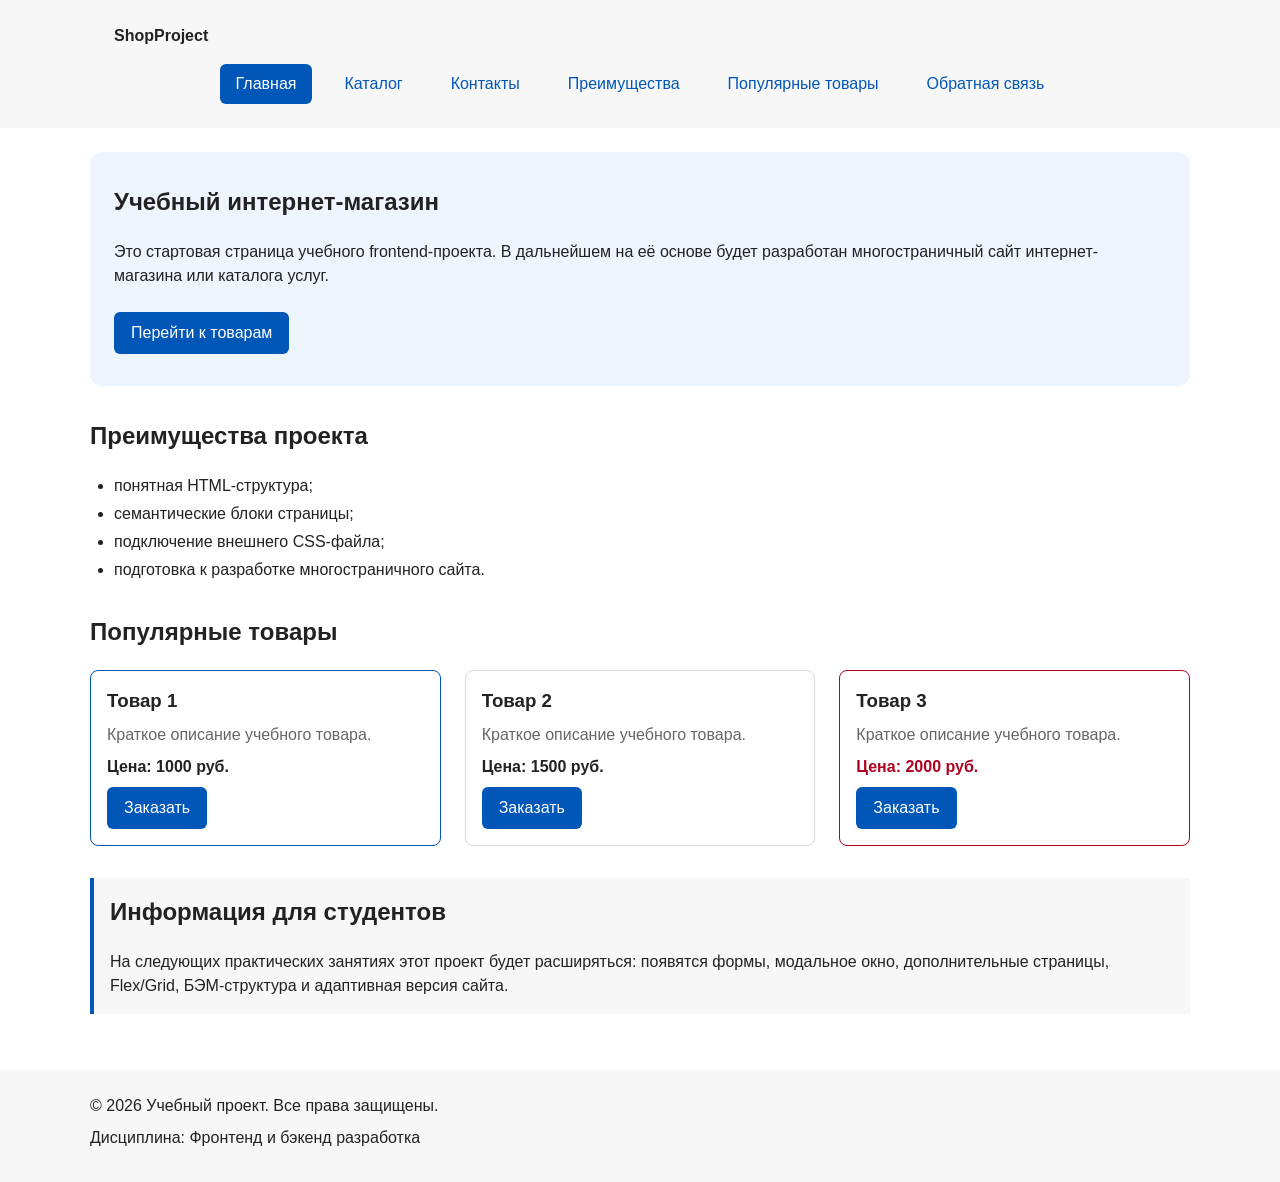
==== commit 99577769: "refactor: apply BEM naming to CSS classes Co-Authored-By: Claude Opus 5.5 <noreply@anthropic.com> Cl" ====
--- a/index.html
+++ b/index.html
@@ -9,185 +9,206 @@
   <script src="js/main.js" defer></script>
 </head>
 <body>
-    <header>
-  <div class="site-header">
-    <a class="site-logo" href="index.html">ShopProject</a>
-
-    <nav class="site-nav" aria-label="Основная навигация">
-      <ul class="site-nav__list">
-        <li><a href="index.html">Главная</a></li>
-        <li><a href="catalog.html">Каталог</a></li>
-        <li><a href="contacts.html">Контакты</a></li>
-        <li><a href="index.html#advantages">Преимущества</a></li>
-        <li><a href="index.html#popular">Популярные товары</a></li>
-        <li><a href="index.html#contacts">Обратная связь</a></li>
+  <header class="site-header">
+    <div class="site-header__inner">
+      <a class="site-header__logo" href="index.html">ShopProject</a>
+
+      <nav class="site-nav" aria-label="Основная навигация">
+        <ul class="site-nav__list">
+        <li class="site-nav__item">
+          <a class="site-nav__link site-nav__link--active" href="index.html" aria-current="page">Главная</a>
+        </li>
+        <li class="site-nav__item">
+          <a class="site-nav__link" href="catalog.html">Каталог</a>
+        </li>
+        <li class="site-nav__item">
+          <a class="site-nav__link" href="contacts.html">Контакты</a>
+        </li>
+        <li class="site-nav__item">
+          <a class="site-nav__link" href="index.html#advantages">Преимущества</a>
+        </li>
+        <li class="site-nav__item">
+          <a class="site-nav__link" href="index.html#popular">Популярные товары</a>
+        </li>
+        <li class="site-nav__item">
+          <a class="site-nav__link" href="index.html#contacts">Обратная связь</a>
+        </li>
+        </ul>
+      </nav>
+    </div>
+  </header>
+
+  <main>
+    <section class="hero">
+      <h1 class="hero__title">Учебный интернет-магазин</h1>
+      <p class="hero__text">
+        Это стартовая страница учебного frontend-проекта.
+        В дальнейшем на её основе будет разработан многостраничный сайт
+        интернет-магазина или каталога услуг.
+      </p>
+      <a class="button button--primary hero__button" href="#popular">Перейти к товарам</a>
+    </section>
+
+    <section class="section" id="advantages">
+      <h2 class="section__title">Преимущества проекта</h2>
+
+      <ul class="advantages-list">
+        <li class="advantages-list__item">понятная HTML-структура;</li>
+        <li class="advantages-list__item">семантические блоки страницы;</li>
+        <li class="advantages-list__item">подключение внешнего CSS-файла;</li>
+        <li class="advantages-list__item">подготовка к разработке многостраничного сайта.</li>
       </ul>
-    </nav>
-  </div>
-</header>
-<main>
-  <section class="hero">
-  <h1>Учебный интернет-магазин</h1>
-  <p>
-    Это стартовая страница учебного frontend-проекта.
-    В дальнейшем на её основе будет разработан многостраничный сайт
-    интернет-магазина или каталога услуг.
-  </p>
-  <a class="button" href="#popular">Перейти к товарам</a>
-</section>
-<section class="section" id="advantages">
-  <h2>Преимущества проекта</h2>
-
-  <ul class="advantages-list">
-    <li>понятная HTML-структура;</li>
-    <li>семантические блоки страницы;</li>
-    <li>подключение внешнего CSS-файла;</li>
-    <li>подготовка к разработке многостраничного сайта.</li>
-  </ul>
-</section>
-<section class="section" id="popular">
-  <h2>Популярные товары</h2>
-
-  <div class="products-grid">
-    <article class="product-card">
-      <h3>Товар 1</h3>
-      <p>Краткое описание учебного товара.</p>
-      <p>Цена: 1000 руб.</p>
-      <button class="button product-card__button" type="button" data-product="Товар 1">
-        Заказать
-      </button>
-    </article>
-
-    <article class="product-card">
-      <h3>Товар 2</h3>
-      <p>Краткое описание учебного товара.</p>
-      <p>Цена: 1500 руб.</p>
-      <button class="button product-card__button" type="button" data-product="Товар 2">
-        Заказать
-      </button>
-    </article>
-
-    <article class="product-card">
-      <h3>Товар 3</h3>
-      <p>Краткое описание учебного товара.</p>
-      <p>Цена: 2000 руб.</p>
-      <button class="button product-card__button" type="button" data-product="Товар 3">
-        Заказать
-      </button>
-    </article>
-  </div>
-</section>
-<aside class="aside-info">
-  <h2>Информация для студентов</h2>
-  <p>
-    На следующих практических занятиях этот проект будет расширяться:
-    появятся формы, модальное окно, дополнительные страницы, Flex/Grid,
-    БЭМ-структура и адаптивная версия сайта.
-  </p>
-</aside>
-
-</main>
-<footer id="contacts">
-  <p>&copy; 2026 Учебный проект. Все права защищены.</p>
-  <p>Дисциплина: Фронтенд и бэкенд разработка</p>
-</footer>
-
-<dialog class="order-dialog" id="order-dialog" aria-labelledby="order-dialog-title">
-  <h2 id="order-dialog-title">Оформление заявки</h2>
-
-  <form class="order-form" id="order-form" action="#" method="post" novalidate>
-    <input id="selected-product" name="selected-product" type="hidden">
-
-    <div class="form-field">
-      <label for="order-name">Имя</label>
-      <input
-        id="order-name"
-        name="name"
-        type="text"
-        placeholder="Введите ваше имя"
-        minlength="2"
-        autocomplete="given-name"
-        required
-      >
-    </div>
-
-    <div class="form-field">
-      <label for="order-email">E-mail</label>
-      <input
-        id="order-email"
-        name="email"
-        type="email"
-        placeholder="example@mail.ru"
-        autocomplete="email"
-        required
-      >
-    </div>
-
-    <div class="form-field">
-      <label for="order-phone">Телефон</label>
-      <input
-        id="order-phone"
-        name="phone"
-        type="tel"
-        inputmode="tel"
-        placeholder="+7 (900) 000-00-00"
-        pattern="^\+7 \(\d{3}\) \d{3}-\d{2}-\d{2}$"
-        required
-      >
-      <small>Формат: +7 (900) 000-00-00</small>
-    </div>
-
-    <div class="form-field">
-      <label for="order-date">Дата связи</label>
-      <input
-        id="order-date"
-        name="date"
-        type="date"
-      >
-    </div>
-
-    <div class="form-field">
-      <label for="order-topic">Тема заявки</label>
-      <select id="order-topic" name="topic" required>
-        <option value="">Выберите тему</option>
-        <option value="product">Заказ товара</option>
-        <option value="consultation">Консультация</option>
-        <option value="delivery">Доставка</option>
-      </select>
-    </div>
-
-    <div class="form-field">
-      <label for="order-comment">Комментарий</label>
-      <textarea
-        id="order-comment"
-        name="comment"
-        rows="4"
-        placeholder="Укажите дополнительную информацию"
-      ></textarea>
-    </div>
-
-    <div class="form-field form-field--checkbox">
-      <label>
-        <input
+    </section>
+
+    <section class="section" id="popular">
+      <h2 class="section__title">Популярные товары</h2>
+
+      <div class="products-grid">
+        <article class="product-card product-card--featured">
+          <h3 class="product-card__title">Товар 1</h3>
+          <p class="product-card__description">Краткое описание учебного товара.</p>
+          <p class="product-card__price">Цена: 1000 руб.</p>
+          <button class="button button--primary product-card__button" type="button" data-product="Товар 1">
+            Заказать
+          </button>
+        </article>
+
+        <article class="product-card">
+          <h3 class="product-card__title">Товар 2</h3>
+          <p class="product-card__description">Краткое описание учебного товара.</p>
+          <p class="product-card__price">Цена: 1500 руб.</p>
+          <button class="button button--primary product-card__button" type="button" data-product="Товар 2">
+            Заказать
+          </button>
+        </article>
+
+        <article class="product-card product-card--discount">
+          <h3 class="product-card__title">Товар 3</h3>
+          <p class="product-card__description">Краткое описание учебного товара.</p>
+          <p class="product-card__price">Цена: 2000 руб.</p>
+          <button class="button button--primary product-card__button" type="button" data-product="Товар 3">
+            Заказать
+          </button>
+        </article>
+      </div>
+    </section>
+
+    <aside class="aside-info">
+      <h2 class="aside-info__title">Информация для студентов</h2>
+      <p class="aside-info__text">
+        На следующих практических занятиях этот проект будет расширяться:
+        появятся формы, модальное окно, дополнительные страницы, Flex/Grid,
+        БЭМ-структура и адаптивная версия сайта.
+      </p>
+    </aside>
+  </main>
+
+  <footer class="site-footer" id="contacts">
+    <p class="site-footer__text">&copy; 2026 Учебный проект. Все права защищены.</p>
+    <p class="site-footer__text">Дисциплина: Фронтенд и бэкенд разработка</p>
+  </footer>
+
+  <dialog class="order-dialog" id="order-dialog" aria-labelledby="order-dialog-title">
+    <h2 class="order-dialog__title" id="order-dialog-title">Оформление заявки</h2>
+
+    <form class="order-form" id="order-form" action="#" method="post" novalidate>
+      <input id="selected-product" name="selected-product" type="hidden">
+
+      <div class="order-form__field">
+        <label class="order-form__label" for="order-name">Имя</label>
+        <input
+          class="order-form__input"
+          id="order-name"
+          name="name"
+          type="text"
+          placeholder="Введите ваше имя"
+          minlength="2"
+          autocomplete="given-name"
+          required
+        >
+      </div>
+
+      <div class="order-form__field">
+        <label class="order-form__label" for="order-email">E-mail</label>
+        <input
+          class="order-form__input"
+          id="order-email"
+          name="email"
+          type="email"
+          placeholder="example@mail.ru"
+          autocomplete="email"
+          required
+        >
+      </div>
+
+      <div class="order-form__field">
+        <label class="order-form__label" for="order-phone">Телефон</label>
+        <input
+          class="order-form__input"
+          id="order-phone"
+          name="phone"
+          type="tel"
+          inputmode="tel"
+          placeholder="+7 (900) 000-00-00"
+          pattern="^\+7 \(\d{3}\) \d{3}-\d{2}-\d{2}$"
+          required
+        >
+        <small class="order-form__hint">Формат: +7 (900) 000-00-00</small>
+      </div>
+
+      <div class="order-form__field">
+        <label class="order-form__label" for="order-date">Дата связи</label>
+        <input
+          class="order-form__input"
+          id="order-date"
+          name="date"
+          type="date"
+        >
+      </div>
+
+      <div class="order-form__field">
+        <label class="order-form__label" for="order-topic">Тема заявки</label>
+        <select class="order-form__select" id="order-topic" name="topic" required>
+          <option value="">Выберите тему</option>
+          <option value="product">Заказ товара</option>
+          <option value="consultation">Консультация</option>
+          <option value="delivery">Доставка</option>
+        </select>
+      </div>
+
+      <div class="order-form__field">
+        <label class="order-form__label" for="order-comment">Комментарий</label>
+        <textarea
+          class="order-form__textarea"
+          id="order-comment"
+          name="comment"
+          rows="4"
+          placeholder="Укажите дополнительную информацию"
+        ></textarea>
+      </div>
+
+      <div class="order-form__field order-form__field--checkbox">
+        <input
+          class="order-form__checkbox"
           id="order-agreement"
           name="agreement"
           type="checkbox"
           required
         >
-        Я согласен на обработку данных
-      </label>
-    </div>
-
-    <div class="form-actions">
-      <button type="button" id="close-order-dialog">Закрыть</button>
-      <button type="submit">Отправить заявку</button>
-    </div>
-  </form>
-</dialog>
-
-<p class="success-message" id="success-message" hidden>
-  Форма успешно отправлена!
-</p>
-
+        <label class="order-form__checkbox-label" for="order-agreement">
+          Я согласен на обработку данных
+        </label>
+      </div>
+
+      <div class="order-form__actions">
+        <button class="button button--secondary" type="button" id="close-order-dialog">Закрыть</button>
+        <button class="button button--primary" type="submit">Отправить заявку</button>
+      </div>
+    </form>
+  </dialog>
+
+  <p class="success-message" id="success-message" hidden>
+    Форма успешно отправлена!
+  </p>
 </body>
 </html>
--- a/css/style.css
+++ b/css/style.css
@@ -53,56 +53,64 @@
   background-color: var(--color-bg);
 }
 
-header,
-main,
-footer {
+main {
   padding: var(--space-lg);
 }
 
-header {
-  background-color: var(--color-surface);
-}
-
-footer {
-  background-color: var(--color-surface);
-}
-
-section h2 {
-  margin-top: 0;
+a {
+  color: var(--color-primary);
+}
+
+a:hover {
+  color: var(--color-primary-dark);
+}
+
+a:focus-visible {
+  outline: 2px solid var(--color-primary);
+  outline-offset: 3px;
+}
+
+/* Подсветка раздела, к которому выполнен переход по якорю */
+:target {
+  outline: 2px dashed var(--color-primary);
+  outline-offset: 4px;
 }
 
 /* ===============================
    3. Общие элементы интерфейса
    =============================== */
 
-a {
-  color: var(--color-primary);
-}
-
-a:hover {
-  color: var(--color-primary-dark);
-}
-
-a:focus-visible {
-  outline: 2px solid var(--color-primary);
-  outline-offset: 3px;
-}
+/* Блок button */
 
 .button {
   display: inline-block;
   padding: var(--space-sm) var(--space-md);
+  border: 1px solid transparent;
+  border-radius: var(--radius-sm);
+  font: inherit;
+  text-decoration: none;
+  cursor: pointer;
+}
+
+.button--primary {
   color: var(--color-white);
   background-color: var(--color-primary);
-  text-decoration: none;
-  border: none;
-  border-radius: var(--radius-sm);
-  font: inherit;
-  cursor: pointer;
-}
-
-.button:hover {
+}
+
+.button--primary:hover {
   color: var(--color-white);
   background-color: var(--color-primary-dark);
+}
+
+.button--secondary {
+  color: var(--color-primary);
+  background-color: transparent;
+  border-color: var(--color-primary);
+}
+
+.button--secondary:hover {
+  color: var(--color-white);
+  background-color: var(--color-primary);
 }
 
 .button:focus-visible {
@@ -110,27 +118,50 @@
   outline-offset: 3px;
 }
 
-.button:disabled {
+.button:disabled,
+.button--disabled {
   opacity: 0.6;
   cursor: not-allowed;
+}
+
+/* Блок section — универсальный раздел страницы */
+
+.section {
+  max-width: var(--container-width);
+  margin: 0 auto var(--space-xl);
+}
+
+.section__title {
+  margin-top: 0;
+}
+
+.section__text {
+  margin: 0 0 var(--space-md);
 }
 
 /* ===============================
    4. Компоненты страницы
    =============================== */
 
-/* Шапка и навигация */
+/* Блок site-header */
 
 .site-header {
+  background-color: var(--color-surface);
+}
+
+.site-header__inner {
   max-width: var(--container-width);
   margin: 0 auto;
-}
-
-.site-logo {
-  font-weight: bold;
+  padding: var(--space-lg);
+}
+
+.site-header__logo {
+  font-weight: 700;
+  color: var(--color-text);
   text-decoration: none;
-  color: var(--color-text);
-}
+}
+
+/* Блок site-nav */
 
 .site-nav__list {
   display: flex;
@@ -143,7 +174,7 @@
   list-style: none;
 }
 
-.site-nav__list a {
+.site-nav__link {
   display: inline-block;
   padding: var(--space-sm) var(--space-md);
   color: var(--color-primary);
@@ -151,12 +182,22 @@
   border-radius: var(--radius-sm);
 }
 
-.site-nav__list a:hover {
+.site-nav__link:hover {
   color: var(--color-white);
   background-color: var(--color-primary);
 }
 
-/* Хлебные крошки */
+.site-nav__link:focus-visible {
+  outline: 2px solid var(--color-primary);
+  outline-offset: 3px;
+}
+
+.site-nav__link--active {
+  color: var(--color-white);
+  background-color: var(--color-primary);
+}
+
+/* Блок breadcrumbs */
 
 .breadcrumbs {
   max-width: var(--container-width);
@@ -165,23 +206,16 @@
   color: var(--color-muted);
 }
 
-.breadcrumbs a {
+.breadcrumbs__link {
   color: var(--color-primary);
 }
 
-.breadcrumbs span::before {
+.breadcrumbs__current::before {
   content: " / ";
   color: var(--color-muted);
 }
 
-/* Подсветка раздела, к которому выполнен переход по якорю */
-
-:target {
-  outline: 2px dashed var(--color-primary);
-  outline-offset: 4px;
-}
-
-/* Первый экран и разделы */
+/* Блок hero */
 
 .hero {
   max-width: var(--container-width);
@@ -191,16 +225,26 @@
   border-radius: var(--radius-lg);
 }
 
-.section {
-  max-width: var(--container-width);
-  margin: 0 auto var(--space-xl);
-}
-
-.section h2 {
+.hero__title {
   margin-top: 0;
 }
 
-/* Карточки товаров */
+.hero__text {
+  margin: 0 0 var(--space-lg);
+}
+
+/* Блок advantages-list */
+
+.advantages-list {
+  margin: 0;
+  padding-left: var(--space-lg);
+}
+
+.advantages-list__item {
+  margin-bottom: var(--space-xs);
+}
+
+/* Блок products-grid */
 
 .products-grid {
   display: grid;
@@ -208,11 +252,12 @@
   gap: var(--space-lg);
 }
 
+/* Блок product-card */
+
 .product-card {
   display: flex;
   flex-direction: column;
   gap: var(--space-sm);
-  margin-bottom: 0;
   padding: var(--space-md);
   border: 1px solid var(--color-border);
   border-radius: var(--radius-md);
@@ -223,17 +268,39 @@
   border-color: var(--color-primary);
 }
 
-.product-card h3,
-.product-card p {
-  margin: 0;
-}
-
-.product-card .button {
+.product-card--featured {
+  border-color: var(--color-primary);
+}
+
+.product-card--discount {
+  border-color: var(--color-danger);
+}
+
+.product-card__title {
+  margin: 0;
+  color: var(--color-text);
+}
+
+.product-card__description {
+  margin: 0;
+  color: var(--color-muted);
+}
+
+.product-card__price {
+  margin: 0;
+  font-weight: 700;
+}
+
+.product-card--discount .product-card__price {
+  color: var(--color-danger);
+}
+
+.product-card__button {
   margin-top: auto;
   align-self: flex-start;
 }
 
-/* Страница каталога */
+/* Блок catalog-layout */
 
 .catalog-layout {
   max-width: var(--container-width);
@@ -243,6 +310,8 @@
   grid-template-areas: "filters products";
   gap: var(--space-lg);
 }
+
+/* Блок catalog-filters */
 
 .catalog-filters {
   grid-area: filters;
@@ -253,34 +322,44 @@
   background-color: var(--color-surface);
 }
 
+.catalog-filters__title {
+  margin-top: 0;
+}
+
+/* Блок catalog-products */
+
 .catalog-products {
   grid-area: products;
 }
 
-/* Форма фильтров */
+.catalog-products__title {
+  margin-top: 0;
+}
+
+/* Блок filters-form */
 
 .filters-form {
   display: grid;
   gap: var(--space-md);
 }
 
-.filters-form fieldset {
+.filters-form__group {
   margin: 0;
   padding: var(--space-md);
   border: 1px solid var(--color-border);
   border-radius: var(--radius-sm);
 }
 
-.filters-form legend {
+.filters-form__legend {
   font-weight: 700;
 }
 
-.filters-form label {
+.filters-form__label {
   display: block;
   margin-bottom: var(--space-sm);
 }
 
-.filters-form input[type="number"] {
+.filters-form__input {
   width: 100%;
   margin-bottom: var(--space-sm);
   padding: 8px 10px;
@@ -289,16 +368,28 @@
   font: inherit;
 }
 
-.filters-form input[type="number"]:hover {
+.filters-form__input:hover {
   border-color: var(--color-primary);
 }
 
-.filters-form input:focus-visible {
+.filters-form__input:focus-visible,
+.filters-form__checkbox:focus-visible {
   outline: 2px solid var(--color-primary);
   outline-offset: 3px;
 }
 
-/* Дополнительный блок */
+/* Блок contacts-list */
+
+.contacts-list {
+  margin: 0;
+  padding-left: var(--space-lg);
+}
+
+.contacts-list__item {
+  margin-bottom: var(--space-xs);
+}
+
+/* Блок aside-info */
 
 .aside-info {
   max-width: var(--container-width);
@@ -308,9 +399,31 @@
   background-color: var(--color-surface);
 }
 
+.aside-info__title {
+  margin-top: 0;
+}
+
+.aside-info__text {
+  margin: 0;
+}
+
+/* Блок site-footer */
+
+.site-footer {
+  padding: var(--space-lg);
+  background-color: var(--color-surface);
+}
+
+.site-footer__text {
+  max-width: var(--container-width);
+  margin: 0 auto var(--space-sm);
+}
+
 /* ===============================
    5. Форма и модальное окно
    =============================== */
+
+/* Блок order-dialog */
 
 .order-dialog {
   width: min(100% - 32px, 560px);
@@ -323,18 +436,30 @@
   background-color: rgba(0, 0, 0, 0.5);
 }
 
-.form-field {
+.order-dialog__title {
+  margin-top: 0;
+}
+
+/* Блок order-form */
+
+.order-form__field {
   margin-bottom: var(--space-md);
 }
 
-.form-field label {
+.order-form__field--checkbox {
+  display: flex;
+  align-items: center;
+  gap: var(--space-sm);
+}
+
+.order-form__label {
   display: block;
   margin-bottom: var(--space-xs);
 }
 
-.form-field input,
-.form-field select,
-.form-field textarea {
+.order-form__input,
+.order-form__select,
+.order-form__textarea {
   width: 100%;
   padding: 10px 12px;
   border: 1px solid var(--color-border);
@@ -342,74 +467,38 @@
   font: inherit;
 }
 
-.form-field input[type="checkbox"] {
-  width: auto;
-}
-
-.form-field small {
+.order-form__input:hover,
+.order-form__select:hover,
+.order-form__textarea:hover {
+  border-color: var(--color-primary);
+}
+
+.order-form__input:focus-visible,
+.order-form__select:focus-visible,
+.order-form__textarea:focus-visible,
+.order-form__checkbox:focus-visible {
+  outline: 2px solid var(--color-primary);
+  outline-offset: 3px;
+}
+
+.order-form__hint {
   display: block;
   margin-top: var(--space-xs);
   color: var(--color-muted);
 }
 
-/* Состояния полей формы */
-
-.form-field input:hover,
-.form-field select:hover,
-.form-field textarea:hover {
-  border-color: var(--color-primary);
-}
-
-.form-field input:focus-visible,
-.form-field select:focus-visible,
-.form-field textarea:focus-visible,
-.form-actions button:focus-visible {
-  outline: 2px solid var(--color-primary);
-  outline-offset: 3px;
-}
-
-[aria-invalid="true"] {
-  border-color: var(--color-danger);
-}
-
-/* Кнопки формы */
-
-.form-actions {
+.order-form__actions {
   display: flex;
   gap: var(--space-md);
   margin-top: var(--space-lg);
 }
 
-.form-actions button {
-  padding: var(--space-sm) var(--space-md);
-  color: var(--color-primary);
-  background-color: var(--color-bg);
-  border: 1px solid var(--color-primary);
-  border-radius: var(--radius-sm);
-  font: inherit;
-  cursor: pointer;
-}
-
-.form-actions button:hover {
-  color: var(--color-white);
-  background-color: var(--color-primary);
-}
-
-.form-actions button[type="submit"] {
-  color: var(--color-white);
-  background-color: var(--color-primary);
-}
-
-.form-actions button[type="submit"]:hover {
-  background-color: var(--color-primary-dark);
-}
-
-.form-actions button:disabled {
-  opacity: 0.6;
-  cursor: not-allowed;
-}
-
-/* Сообщение об успешной отправке */
+/* Подсветка ошибочных полей (aria-invalid добавляется из js/main.js) */
+[aria-invalid="true"] {
+  border-color: var(--color-danger);
+}
+
+/* Блок success-message */
 
 .success-message {
   max-width: var(--container-width);
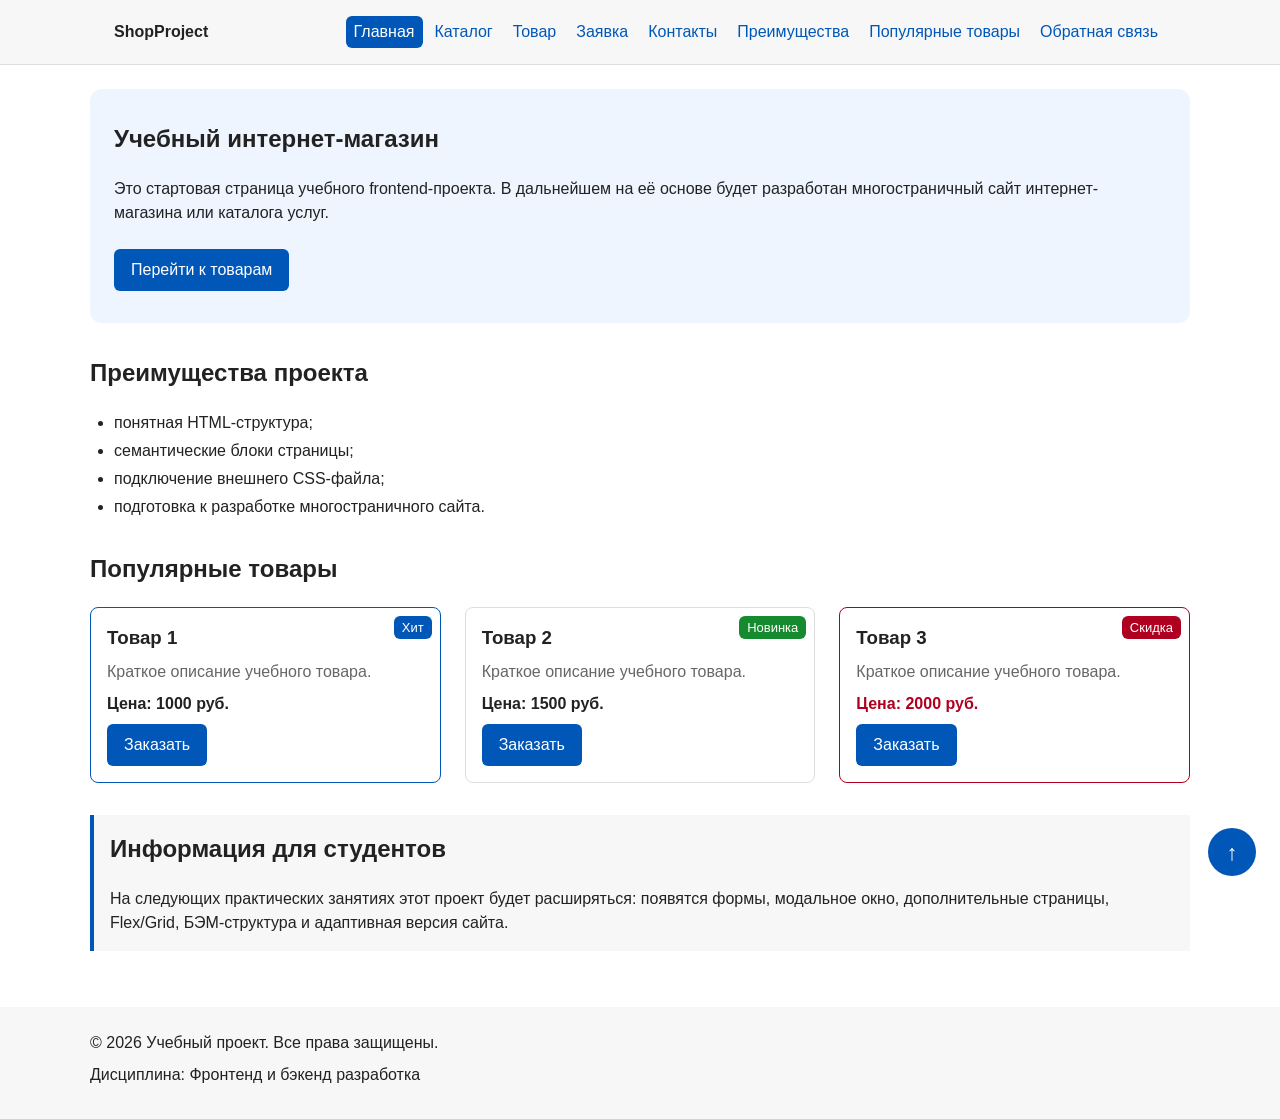
==== commit 24dc9a88: "fix: prepare HTML CSS project for submission Co-Authored-By: Claude Opus 5.5 <noreply@anthropic.com>" ====
--- a/index.html
+++ b/index.html
@@ -22,6 +22,12 @@
           <a class="site-nav__link" href="catalog.html">Каталог</a>
         </li>
         <li class="site-nav__item">
+          <a class="site-nav__link" href="product.html">Товар</a>
+        </li>
+        <li class="site-nav__item">
+          <a class="site-nav__link" href="order.html">Заявка</a>
+        </li>
+        <li class="site-nav__item">
           <a class="site-nav__link" href="contacts.html">Контакты</a>
         </li>
         <li class="site-nav__item">
@@ -65,6 +71,7 @@
 
       <div class="products-grid">
         <article class="product-card product-card--featured">
+          <span class="product-card__badge">Хит</span>
           <h3 class="product-card__title">Товар 1</h3>
           <p class="product-card__description">Краткое описание учебного товара.</p>
           <p class="product-card__price">Цена: 1000 руб.</p>
@@ -74,6 +81,7 @@
         </article>
 
         <article class="product-card">
+          <span class="product-card__badge product-card__badge--new">Новинка</span>
           <h3 class="product-card__title">Товар 2</h3>
           <p class="product-card__description">Краткое описание учебного товара.</p>
           <p class="product-card__price">Цена: 1500 руб.</p>
@@ -83,6 +91,7 @@
         </article>
 
         <article class="product-card product-card--discount">
+          <span class="product-card__badge product-card__badge--discount">Скидка</span>
           <h3 class="product-card__title">Товар 3</h3>
           <p class="product-card__description">Краткое описание учебного товара.</p>
           <p class="product-card__price">Цена: 2000 руб.</p>
@@ -210,5 +219,6 @@
   <p class="success-message" id="success-message" hidden>
     Форма успешно отправлена!
   </p>
+  <a class="to-top" href="#" aria-label="Наверх">↑</a>
 </body>
 </html>
--- a/css/style.css
+++ b/css/style.css
@@ -70,6 +70,11 @@
   outline-offset: 3px;
 }
 
+/* Отступ при переходе по якорю, чтобы раздел не прятался под sticky-шапкой */
+[id] {
+  scroll-margin-top: 120px;
+}
+
 /* Подсветка раздела, к которому выполнен переход по якорю */
 :target {
   outline: 2px dashed var(--color-primary);
@@ -146,13 +151,22 @@
 /* Блок site-header */
 
 .site-header {
+  position: sticky;
+  top: 0;
+  z-index: 10;
   background-color: var(--color-surface);
+  border-bottom: 1px solid var(--color-border);
 }
 
 .site-header__inner {
   max-width: var(--container-width);
   margin: 0 auto;
-  padding: var(--space-lg);
+  padding: var(--space-md) var(--space-lg);
+  display: flex;
+  flex-wrap: wrap;
+  justify-content: space-between;
+  align-items: center;
+  gap: var(--space-md);
 }
 
 .site-header__logo {
@@ -168,15 +182,15 @@
   flex-wrap: wrap;
   justify-content: center;
   align-items: center;
-  gap: var(--space-md);
+  gap: var(--space-xs);
   padding: 0;
-  margin: var(--space-md) 0 0;
+  margin: 0;
   list-style: none;
 }
 
 .site-nav__link {
   display: inline-block;
-  padding: var(--space-sm) var(--space-md);
+  padding: var(--space-xs) var(--space-sm);
   color: var(--color-primary);
   text-decoration: none;
   border-radius: var(--radius-sm);
@@ -210,8 +224,11 @@
   color: var(--color-primary);
 }
 
+.breadcrumbs__link--middle::before,
 .breadcrumbs__current::before {
   content: " / ";
+  display: inline-block;
+  white-space: pre;
   color: var(--color-muted);
 }
 
@@ -255,6 +272,7 @@
 /* Блок product-card */
 
 .product-card {
+  position: relative;
   display: flex;
   flex-direction: column;
   gap: var(--space-sm);
@@ -276,8 +294,28 @@
   border-color: var(--color-danger);
 }
 
+.product-card__badge {
+  position: absolute;
+  top: var(--space-sm);
+  right: var(--space-sm);
+  padding: 2px var(--space-sm);
+  font-size: 13px;
+  color: var(--color-white);
+  background-color: var(--color-primary);
+  border-radius: var(--radius-sm);
+}
+
+.product-card__badge--new {
+  background-color: var(--color-success);
+}
+
+.product-card__badge--discount {
+  background-color: var(--color-danger);
+}
+
 .product-card__title {
   margin: 0;
+  padding-right: 80px;
   color: var(--color-text);
 }
 
@@ -316,6 +354,8 @@
 .catalog-filters {
   grid-area: filters;
   align-self: start;
+  position: sticky;
+  top: 120px;
   padding: var(--space-md);
   border: 1px solid var(--color-border);
   border-radius: var(--radius-md);
@@ -389,6 +429,117 @@
   margin-bottom: var(--space-xs);
 }
 
+/* Блок product-details — страница товара */
+
+.product-details {
+  max-width: var(--container-width);
+  margin: 0 auto var(--space-xl);
+  display: grid;
+  grid-template-columns: 1fr 1fr;
+  gap: var(--space-xl);
+  align-items: start;
+}
+
+.product-details__media {
+  position: relative;
+}
+
+.product-details__image {
+  display: block;
+  width: 100%;
+  height: auto;
+  border-radius: var(--radius-lg);
+}
+
+.product-details__badge {
+  position: absolute;
+  top: var(--space-md);
+  left: var(--space-md);
+  padding: var(--space-xs) var(--space-sm);
+  color: var(--color-white);
+  background-color: var(--color-primary);
+  border-radius: var(--radius-sm);
+}
+
+.product-details__title {
+  margin-top: 0;
+}
+
+.product-details__price {
+  margin: 0 0 var(--space-md);
+  font-size: 24px;
+  font-weight: 700;
+  color: var(--color-primary);
+}
+
+.product-details__text {
+  margin: 0 0 var(--space-lg);
+}
+
+.product-details__actions {
+  display: flex;
+  flex-wrap: wrap;
+  gap: var(--space-md);
+}
+
+/* Блок product-table */
+
+.product-table {
+  width: 100%;
+  max-width: 640px;
+  border-collapse: collapse;
+}
+
+.product-table__caption {
+  margin-bottom: var(--space-sm);
+  font-weight: 700;
+  text-align: left;
+}
+
+.product-table__head,
+.product-table__cell {
+  padding: var(--space-sm) var(--space-md);
+  border: 1px solid var(--color-border);
+  text-align: left;
+}
+
+.product-table__head {
+  background-color: var(--color-surface-accent);
+}
+
+.product-table__row:nth-child(even) {
+  background-color: var(--color-surface);
+}
+
+/* Блок to-top — фиксированная кнопка «Наверх» */
+
+.to-top {
+  position: fixed;
+  right: var(--space-lg);
+  bottom: var(--space-lg);
+  z-index: 20;
+  display: flex;
+  justify-content: center;
+  align-items: center;
+  width: 48px;
+  height: 48px;
+  font-size: 22px;
+  color: var(--color-white);
+  background-color: var(--color-primary);
+  border-radius: 50%;
+  text-decoration: none;
+}
+
+.to-top:hover {
+  color: var(--color-white);
+  background-color: var(--color-primary-dark);
+}
+
+.to-top:focus-visible {
+  outline: 2px solid var(--color-primary-dark);
+  outline-offset: 3px;
+}
+
 /* Блок aside-info */
 
 .aside-info {
@@ -426,6 +577,7 @@
 /* Блок order-dialog */
 
 .order-dialog {
+  z-index: 30;
   width: min(100% - 32px, 560px);
   padding: var(--space-lg);
   border: none;
@@ -444,6 +596,14 @@
 
 .order-form__field {
   margin-bottom: var(--space-md);
+}
+
+.order-form--page {
+  max-width: 640px;
+  padding: var(--space-lg);
+  border: 1px solid var(--color-border);
+  border-radius: var(--radius-lg);
+  background-color: var(--color-surface);
 }
 
 .order-form__field--checkbox {
